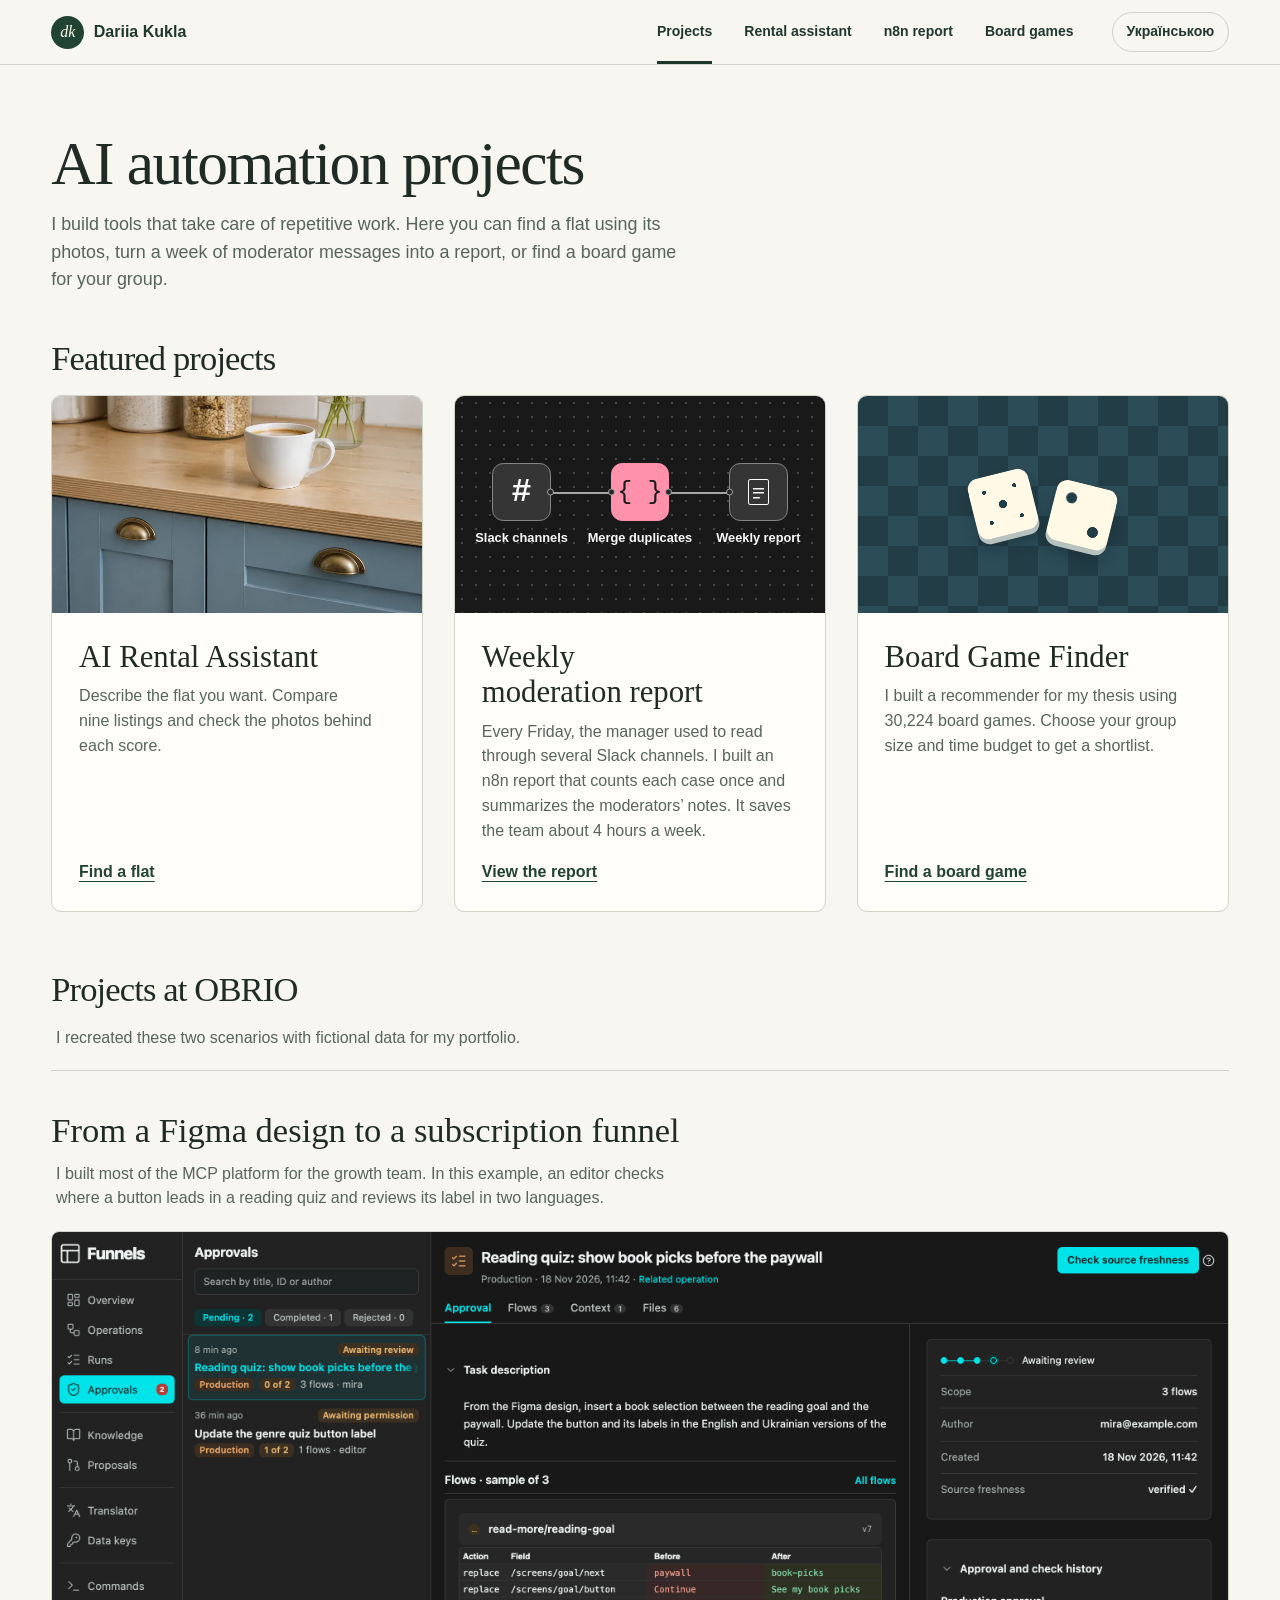
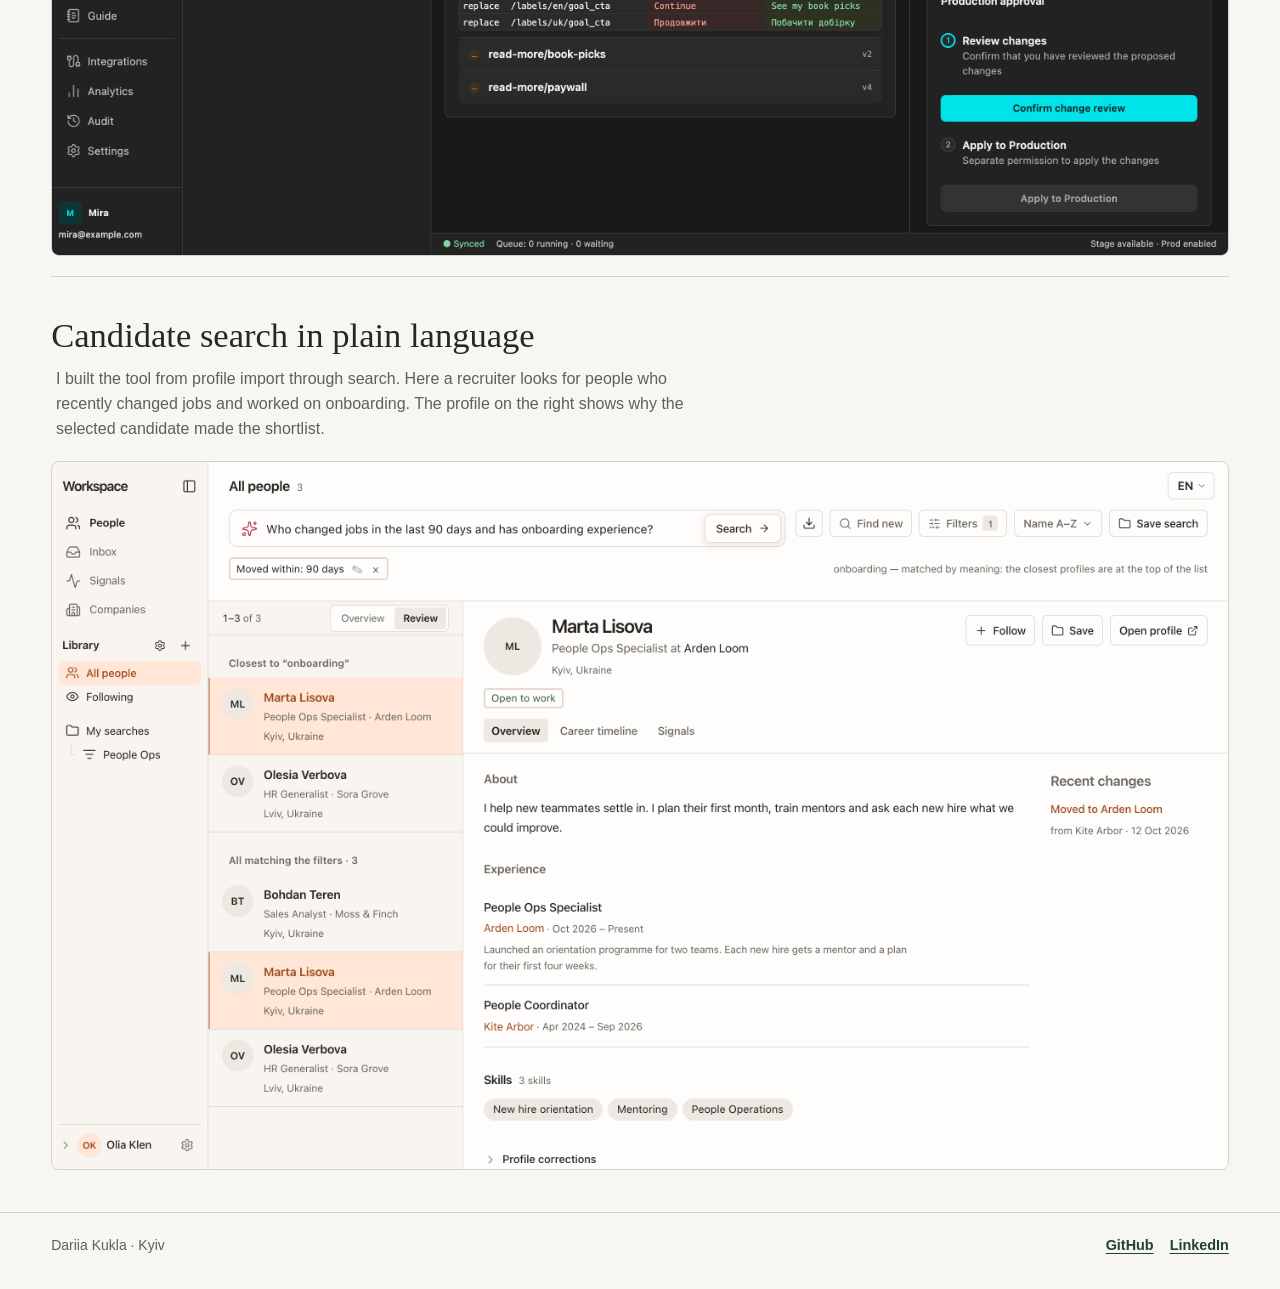
==== index.html @ 356edbba "Use the n8n brand palette for the moderation workflow preview" ====
<!doctype html>
<html lang="en"><head>
  <meta charset="utf-8"><meta name="viewport" content="width=device-width,initial-scale=1">
  <title data-uk="Проєкти · Дарія Кукла">Projects · Dariia Kukla</title>
  <link rel="icon" href="favicon.ico" sizes="16x16 32x32 48x48 64x64" type="image/x-icon">
  <meta name="description" content="Explore Dariia Kukla’s AI automation projects, interactive demos and work at OBRIO." data-uk-description="Проєкти Дарії Кукли з AI-автоматизації, інтерактивні демо й робочі кейси з OBRIO.">
  <link rel="stylesheet" href="demo.css?v=footer2"><link rel="stylesheet" href="projects.css?v=n8n-palette">
</head><body>
<a class="skip" href="#projects" data-uk="До проєктів">Skip to projects</a>
<header class="masthead"><div class="wrap">
  <a class="signature" data-site-link href="index.html"><span class="monogram" aria-hidden="true">dk</span><span data-uk="Дарія Кукла">Dariia Kukla</span></a>
  <nav aria-label="Portfolio navigation">
    <a data-site-link href="index.html" aria-current="page" data-uk="Проєкти">Projects</a>
    <a data-site-link href="rental.html" data-uk="Пошук житла">Rental assistant</a>
    <a data-site-link href="report.html" data-uk="Звіт n8n">n8n report</a>
    <a data-site-link href="boardgames.html" data-uk="Настільні ігри">Board games</a>
  </nav>
  <button id="lang" class="language" type="button" lang="uk">Українською</button>
</div></header>
<main class="wrap">
  <header class="portfolio-intro">
    <h1 data-uk="Проєкти з AI-автоматизації">AI automation projects</h1>
    <p class="intro" data-uk="Я збираю інструменти, які беруть на себе ручну роботу. Тут можна підібрати квартиру за фото, зібрати тижневий звіт із повідомлень модераторів або вибрати настільну гру для компанії.">I build tools that take care of repetitive work. Here you can find a flat using its photos, turn a week of moderator messages into a report, or find a board game for your group.</p>
  </header>
  <section id="projects" aria-labelledby="demo-heading">
    <h2 id="demo-heading" data-uk="Основні проєкти">Featured projects</h2>
    <div class="project-grid">
      <a class="project-card" href="rental.html" data-site-link>
        <div class="card-art rental-art"><img src="assets/rental/c-1.webp" alt="" fetchpriority="high"></div>
        <div class="card-copy"><h3 data-uk="Помічник із пошуку житла">AI Rental Assistant</h3>
          <p data-uk="Опиши квартиру, яку шукаєш. Порівняй дев’ять варіантів й перевір на фото, звідки взялася кожна оцінка.">Describe the flat you want. Compare nine listings and check the photos behind each score.</p>
          <span class="card-action" data-uk="Підібрати квартиру">Find a flat</span>
        </div>
      </a>
      <a class="project-card" href="report.html#demo-title" data-site-link>
        <div class="card-art report-art" aria-hidden="true">
          <div class="report-flow">
            <span class="flow-step"><span class="flow-node flow-channel">#</span><span data-uk="Канали Slack">Slack channels</span></span>
            <span class="flow-step"><span class="flow-node flow-code">{ }</span><span data-uk="Прибрати повтори">Merge duplicates</span></span>
            <span class="flow-step"><span class="flow-node"><span class="flow-page"></span></span><span data-uk="Звіт за тиждень">Weekly report</span></span>
          </div>
        </div>
        <div class="card-copy"><h3 data-uk="Тижневий звіт про модерацію">Weekly moderation report</h3>
          <p data-uk="Раніше менеджер щоп’ятниці перечитував кілька каналів Slack. Я зібрала в n8n звіт, який рахує випадки без повторів і підсумовує коментарі модераторів. Це заощаджує команді близько 4 годин на тиждень.">Every Friday, the manager used to read through several Slack channels. I built an n8n report that counts each case once and summarizes the moderators’ notes. It saves the team about 4 hours a week.</p>
          <span class="card-action" data-uk="Переглянути звіт">View the report</span>
        </div>
      </a>
      <a class="project-card" href="boardgames.html" data-site-link>
        <div class="card-art game-art" aria-hidden="true"><span class="die five"></span><span class="die two"></span></div>
        <div class="card-copy"><h3 data-uk="Підбір настільної гри">Board Game Finder</h3>
          <p data-uk="Для дипломної я побудувала систему рекомендацій на 30 224 настільних іграх. Вкажи, скільки вас і скільки є часу, щоб отримати добірку.">I built a recommender for my thesis using 30,224 board games. Choose your group size and time budget to get a shortlist.</p>
          <span class="card-action" data-uk="Підібрати гру">Find a board game</span>
        </div>
      </a>
    </div>
  </section>
  <section class="casework" aria-labelledby="case-heading">
    <h2 id="case-heading" data-uk="Робочі кейси з OBRIO">Projects at OBRIO</h2>
    <p data-uk="Обидва сценарії я відтворила на вигаданих даних для портфоліо.">I recreated these two scenarios with fictional data for my portfolio.</p>
    <article id="funnels">
      <h3 data-uk="Від макета Figma до воронки підписки">From a Figma design to a subscription funnel</h3>
      <p data-uk="Я зібрала більшу частину MCP-платформи для команди зростання. У цьому прикладі редакторка перевіряє, куди веде кнопка у квізі про читання і як вона підписана двома мовами.">I built most of the MCP platform for the growth team. In this example, an editor checks where a button leads in a reading quiz and reviews its label in two languages.</p>
      <figure>
        <div class="screen-scroll" tabindex="0" role="group" aria-label="Screenshot"><img class="case-screen" src="assets/funnel-review-en.png" data-uk-src="assets/funnel-review-uk.png" alt="Reading quiz review showing the new route to book picks and the button text in two languages." data-uk-alt="Погодження квіза про читання. Видно новий перехід до добірки книжок і текст кнопки двома мовами." width="2840" height="1504" loading="lazy"></div>
        <figcaption class="pan-hint" data-uk="Проведи по зображенню, щоб роздивитися весь екран.">Swipe across the screenshot to see the full screen.</figcaption>
      </figure>
    </article>
    <article id="search">
      <h3 data-uk="Пошук кандидатів звичайною мовою">Candidate search in plain language</h3>
      <p data-uk="Я зібрала інструмент від імпорту профілів до пошуку. На екрані рекрутерка шукає людей, які нещодавно змінили роботу й мають досвід онбордингу. У профілі праворуч вона бачить, чому кандидатка потрапила до добірки.">I built the tool from profile import through search. Here a recruiter looks for people who recently changed jobs and worked on onboarding. The profile on the right shows why the selected candidate made the shortlist.</p>
      <figure>
        <div class="screen-scroll" tabindex="0" role="group" aria-label="Screenshot"><img class="case-screen" src="assets/candidate-search-en.png" data-uk-src="assets/candidate-search-uk.png" alt="Fictional search results with a selected candidate’s onboarding experience and recent job change." data-uk-alt="Список вигаданих кандидатів. Праворуч видно досвід онбордингу та недавній перехід обраної кандидатки." width="2768" height="1664" loading="lazy"></div>
        <figcaption class="pan-hint" data-uk="Проведи по зображенню, щоб роздивитися весь екран.">Swipe across the screenshot to see the full screen.</figcaption>
      </figure>
    </article>
  </section>
</main>
<footer class="footer"><div class="wrap"><p data-uk="Дарія Кукла · Київ">Dariia Kukla · Kyiv</p><div class="profile-links"><a href="https://github.com/perebendya/ai-automation-portfolio">GitHub</a><a href="https://www.linkedin.com/in/dariia-kukla">LinkedIn</a></div></div></footer>
<script src="portfolio.js?v=3"></script>
</body></html>
---- demo.css ----
:root {
  color-scheme: light;
  --paper: #f7f6f1;
  --surface: #fffefa;
  --ink: #202b25;
  --muted: #58645b;
  --line: #cfD3c8;
  --pine: #214334;
  --pine-soft: #e4ece0;
  --focus: #ab501e;
  --serif: Georgia, "Times New Roman", serif;
  --sans: Inter, -apple-system, BlinkMacSystemFont, "Segoe UI", Arial, sans-serif;
  --mono: ui-monospace, "SFMono-Regular", Consolas, monospace;
  font-family: var(--sans);
  color: var(--ink);
  background: var(--paper);
  -webkit-font-smoothing: antialiased;
}
*, *::before, *::after { box-sizing: border-box; }
body { margin: 0; line-height: 1.55; }
h1, h2, h3, p, figure { margin: 0; }
h1, h2, h3 { line-height: 1.15; text-wrap: balance; }
p { text-wrap: pretty; }
h1, h2 { font-family: var(--serif); font-weight: 400; letter-spacing: -.025em; }
h1 { font-size: clamp(2.9rem, 4.8vw, 5rem); line-height: 1.03; }
h2 { font-size: clamp(1.8rem, 2.7vw, 2.45rem); }
a { color: var(--pine); text-decoration-thickness: .075em; text-underline-offset: .2em; }
button, textarea, select { font: inherit; color: inherit; }
button, select, summary { cursor: pointer; }
button { -webkit-appearance: none; }
:focus-visible { outline: 3px solid var(--focus); outline-offset: 3px; }
.wrap { width: min(1248px, calc(100% - clamp(2rem, 8vw, 8rem))); margin-inline: auto; }
.masthead { border-bottom: 1px solid var(--line); }
.masthead .wrap, .masthead nav, .signature { display: flex; align-items: center; }
.masthead .wrap { min-height: 64px; flex-wrap:wrap; gap: clamp(1rem, 3vw, 2.5rem); }
.masthead { color: #20372d; }
.masthead .signature, .masthead nav a { color: inherit; }
.masthead .monogram { background: #214334; }
.masthead nav { align-self:stretch; gap:clamp(.85rem,2.5vw,2rem); margin-inline-start:auto; }
.masthead nav a { display:grid; align-items:center; align-self:stretch; position:relative; }
.masthead nav a[aria-current="page"]::after { content:""; position:absolute; inset:auto 0 0; height:3px; background:currentColor; }
.masthead nav a[aria-current="page"] { font-weight:700; }
.masthead .language { min-width:7.5em; }
.signature { gap: .6rem; font-weight: 650; color: var(--ink); text-decoration: none; }
.monogram { display: inline-grid; place-items: center; flex: none; width: 33px; height: 33px; border-radius: 50%; background: var(--pine); color: #fffced; font: italic 1rem var(--serif); }
.masthead nav a, .language { font-size: .875rem; font-weight: 550; }
.masthead nav a { text-decoration: none; }
.masthead nav a:hover, .signature:hover span:last-child { text-decoration: underline; }
.language { display: inline-flex; align-items: center; justify-content:center; min-height: 40px; padding: 0 .85rem; background: transparent; border: 1px solid var(--line); border-radius: 25px; }
.skip:not(:focus), .sronly { position:absolute; width:1px; height:1px; padding:0; margin:-1px; overflow:hidden; clip-path:inset(50%); white-space:nowrap; }
.skip:focus { position:absolute; top:8px; left:8px; z-index:10; background:var(--surface); padding:.5rem; }
.primary { border: 1px solid var(--pine); border-radius: 7px; background: var(--pine); color: white; font-weight: 650; padding: .7rem 1.1rem; min-height: 46px; }
.primary::after { content: "→"; margin-inline-start:.65em; }
.primary:hover { background: #142f23; }
.muted, small { color: var(--muted); }
small { font-size:.845rem; }
.footer { border-top:1px solid var(--line); padding-block: 1.35rem 2rem; margin-top: 2.6rem; }
.footer .wrap { display:flex; justify-content:space-between; align-items:baseline; gap:1.25rem; }
.footer p { max-width:80ch; font-size:.875rem; color:var(--muted); }
.footer a { flex:none; font-size:.9rem; font-weight:600; }
@media(max-width:820px) {
  .masthead .wrap { display:grid; grid-template-columns:minmax(0, 1fr) auto; grid-template-areas:"identity language" "pages pages"; padding-top:.65rem; row-gap:.25rem; }
  .masthead .signature { grid-area:identity; min-width:0; overflow-wrap:anywhere; }
  .masthead .language { grid-area:language; justify-self:end; min-width:0; }
  .masthead nav { grid-area:pages; display:flex; gap:clamp(.85rem,5vw,1.65rem); flex-wrap:wrap; margin:0; min-height:2.8rem; }
  .masthead nav a { padding:.45rem 0; }
}
@media(max-width:600px) {
  .signature { gap:.4rem; font-size:.9rem; }
  .monogram { width:28px; height:28px; font-size:.875rem; }
  .footer .wrap { flex-direction:column; gap:.7rem; }
}
@media (prefers-reduced-motion: reduce) {
  *, *::before, *::after { scroll-behavior:auto !important; transition:none !important; animation:none !important; }
}
@media (max-width:480px) {
  .masthead nav { gap:.15rem clamp(.4rem,2.3vw,.7rem); }
  .masthead nav a { font-size:.8rem; }
}
---- projects.css ----
.portfolio-intro { padding-block:clamp(2rem,5.2vw,4.8rem) clamp(1.9rem,3.5vw,3rem); }
.portfolio-intro h1 { max-width: 19ch; }
.portfolio-intro .intro { margin-top:1rem; max-width:64ch; color:var(--muted); font-size:clamp(1rem,1.4vw,1.15rem); }
#demo-heading, .casework h2 { margin-bottom:1rem; }
.project-grid { display:grid; grid-template-columns:repeat(3,minmax(0,1fr)); gap:clamp(1rem,2.4vw,2rem); }
.project-card { display:flex; flex-direction:column; overflow:hidden; border:1px solid var(--line); border-radius:10px; color:var(--ink); background:var(--surface); text-decoration:none; }
.project-card:hover { border-color:var(--pine); }
.project-card:hover .card-action { text-decoration-thickness:2px; }
.card-art { height:clamp(10rem,17vw,14.5rem); overflow:hidden; }
.rental-art img { display:block; width:100%; height:100%; object-fit:cover; object-position:50% 55%; }
/* A small view of the moderation workflow, from the Slack channels to the report. */
.report-art {
  display:grid; place-items:center; background-color:#191919;
  background-image:radial-gradient(circle,#464646 .7px,transparent .9px); background-size:14px 14px;
}
.report-flow {
  --node-size:clamp(2.55rem,4.6vw,3.65rem);
  position:relative; display:grid; grid-template-columns:repeat(3,minmax(0,1fr));
  width:min(96%,24rem); color:#fafafa;
}
.report-flow::before {
  content:""; position:absolute; top:calc(var(--node-size) / 2); left:16.67%; right:16.67%;
  border-top:2px solid #a4a4a4;
}
.flow-step {
  position:relative; display:flex; flex-direction:column; align-items:center; gap:.55rem;
  text-align:center; font:550 clamp(.72rem,1vw,.85rem)/1.22 var(--sans);
}
.flow-node {
  position:relative; display:grid; place-items:center; width:var(--node-size); height:var(--node-size);
  border:1.5px solid #868686; border-radius:.7rem; background:#353535;
}
.flow-node::before, .flow-node::after {
  content:""; position:absolute; top:50%; width:7px; height:7px; border:1.5px solid #a4a4a4;
  background:#242424; border-radius:50%; transform:translateY(-50%);
}
.flow-node::before { left:-4px; }
.flow-node::after { right:-4px; }
.flow-step:first-child .flow-node::before, .flow-step:last-child .flow-node::after { display:none; }
.flow-channel { font:650 calc(var(--node-size) * .57)/1 var(--mono); }
.flow-code { background:#ff91ac; color:#191919; border-color:#ff91ac; font:500 calc(var(--node-size) * .43)/1 var(--mono); }
.flow-page {
  width:36%; height:46%; border:1.7px solid currentColor; border-radius:2px;
  background:linear-gradient(currentColor,currentColor) 50% 34% / 60% 1.5px no-repeat,
             linear-gradient(currentColor,currentColor) 50% 54% / 60% 1.5px no-repeat,
             linear-gradient(currentColor,currentColor) 34% 75% / 36% 1.5px no-repeat;
}
.card-copy { flex:1; display:flex; flex-direction:column; align-items:start; padding:clamp(1rem,2.1vw,1.7rem); }
.card-copy h3 { font:400 clamp(1.5rem,2.4vw,2.1rem)/1.15 var(--serif); }
.card-copy p { margin:.55rem 0 1rem; max-width:48ch; color:var(--muted); }
.card-action { margin-top:auto; text-decoration:underline; text-underline-offset:.22em; font-weight:650; color:var(--pine); }
.casework { margin-top:clamp(2rem,4.5vw,4rem); }
.casework article { border-top:1px solid var(--line); padding-block:clamp(1.4rem,3vw,2.5rem) 0; }
.casework article h3 { font:400 clamp(1.45rem,2.7vw,2.2rem)/1.2 var(--serif); margin-bottom:.65rem; }
.casework p { max-width:73ch; padding:0 .3rem 1.25rem; color:var(--muted); }
.profile-links { display:flex; column-gap:1rem; }
@media(max-width:760px) {
  .project-grid { grid-template-columns:1fr; }
}


.game-art {
  display:flex; align-items:center; justify-content:center; gap:1.05rem;
  background-color:#233d47;
  background-image:conic-gradient(#2c4c58 25%,transparent 0 50%,#2c4c58 0 75%,transparent 0);
  background-size:3.75rem 3.75rem;
}
.die {
  --pip:radial-gradient(circle,#233d47 0 9%,transparent 10%);
  width:3.9rem; height:3.9rem; border-radius:.7rem; background-color:#fff9e6;
  box-shadow:0 .32rem 0 #b7c2bf,0 .65rem .8rem #11232960;
}
.die.five { transform:rotate(-14deg); background-image:var(--pip),var(--pip),var(--pip),var(--pip),var(--pip);
  background-position:center,top left,top right,bottom left,bottom right; background-size:100% 100%,50% 50%,50% 50%,50% 50%,50% 50%; background-repeat:no-repeat; }
.die.two { transform:translateY(.7rem) rotate(14deg); background-image:radial-gradient(circle at 27% 27%,#233d47 0 8%,transparent 9%),radial-gradient(circle at 73% 73%,#233d47 0 8%,transparent 9%); }

.casework .case-screen {
  display:block;
  width:100%;
  height:auto;
  margin:0 0 1.25rem;
  border:1px solid var(--line);
  border-radius:8px;
}
.screen-scroll { border-radius:8px; }
.pan-hint { display:none; }
@media(max-width:640px) {
  .screen-scroll { overflow-x:auto; border:1px solid var(--line); }
  .screen-scroll:focus-visible { outline-offset:2px; }
  .casework .case-screen { width:66rem; max-width:none; margin:0; border:0; border-radius:0; }
  .pan-hint { display:block; color:var(--muted); margin:.4rem 0 1rem; font-size:.83rem; }
}
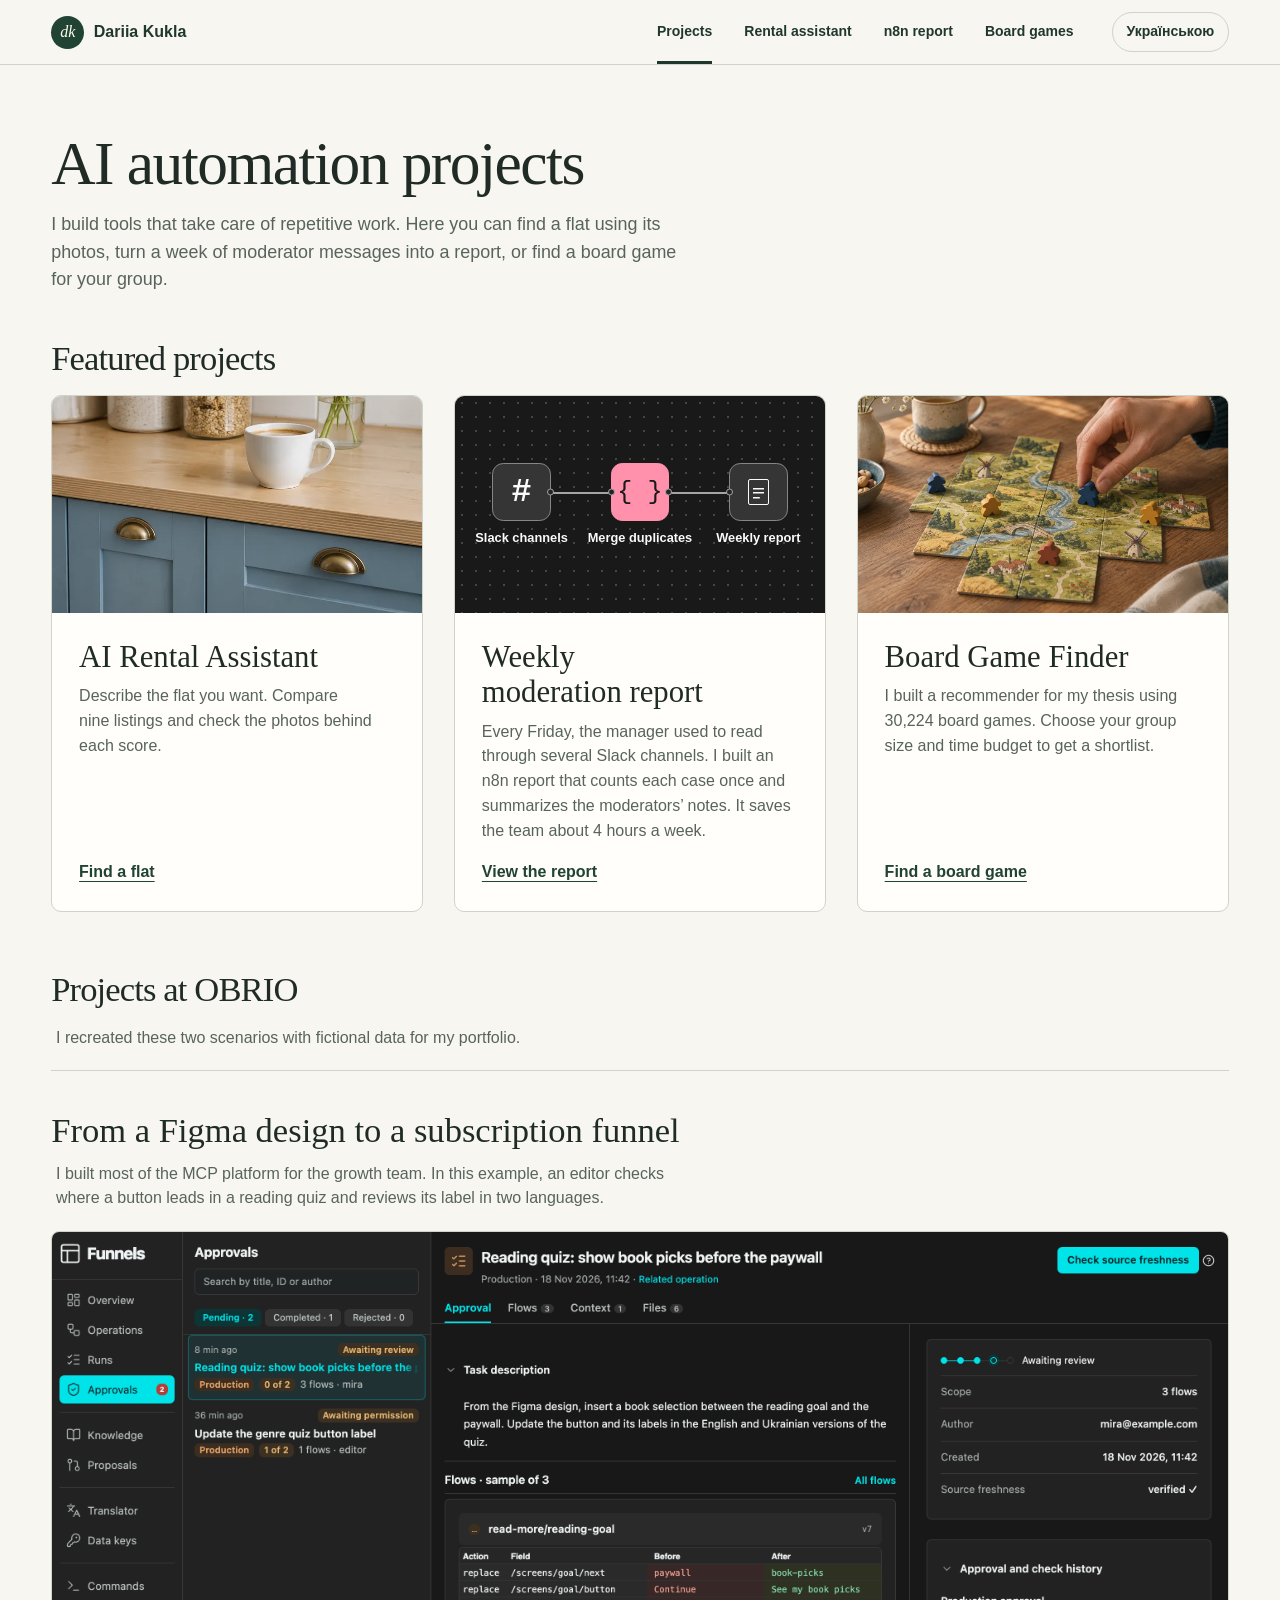
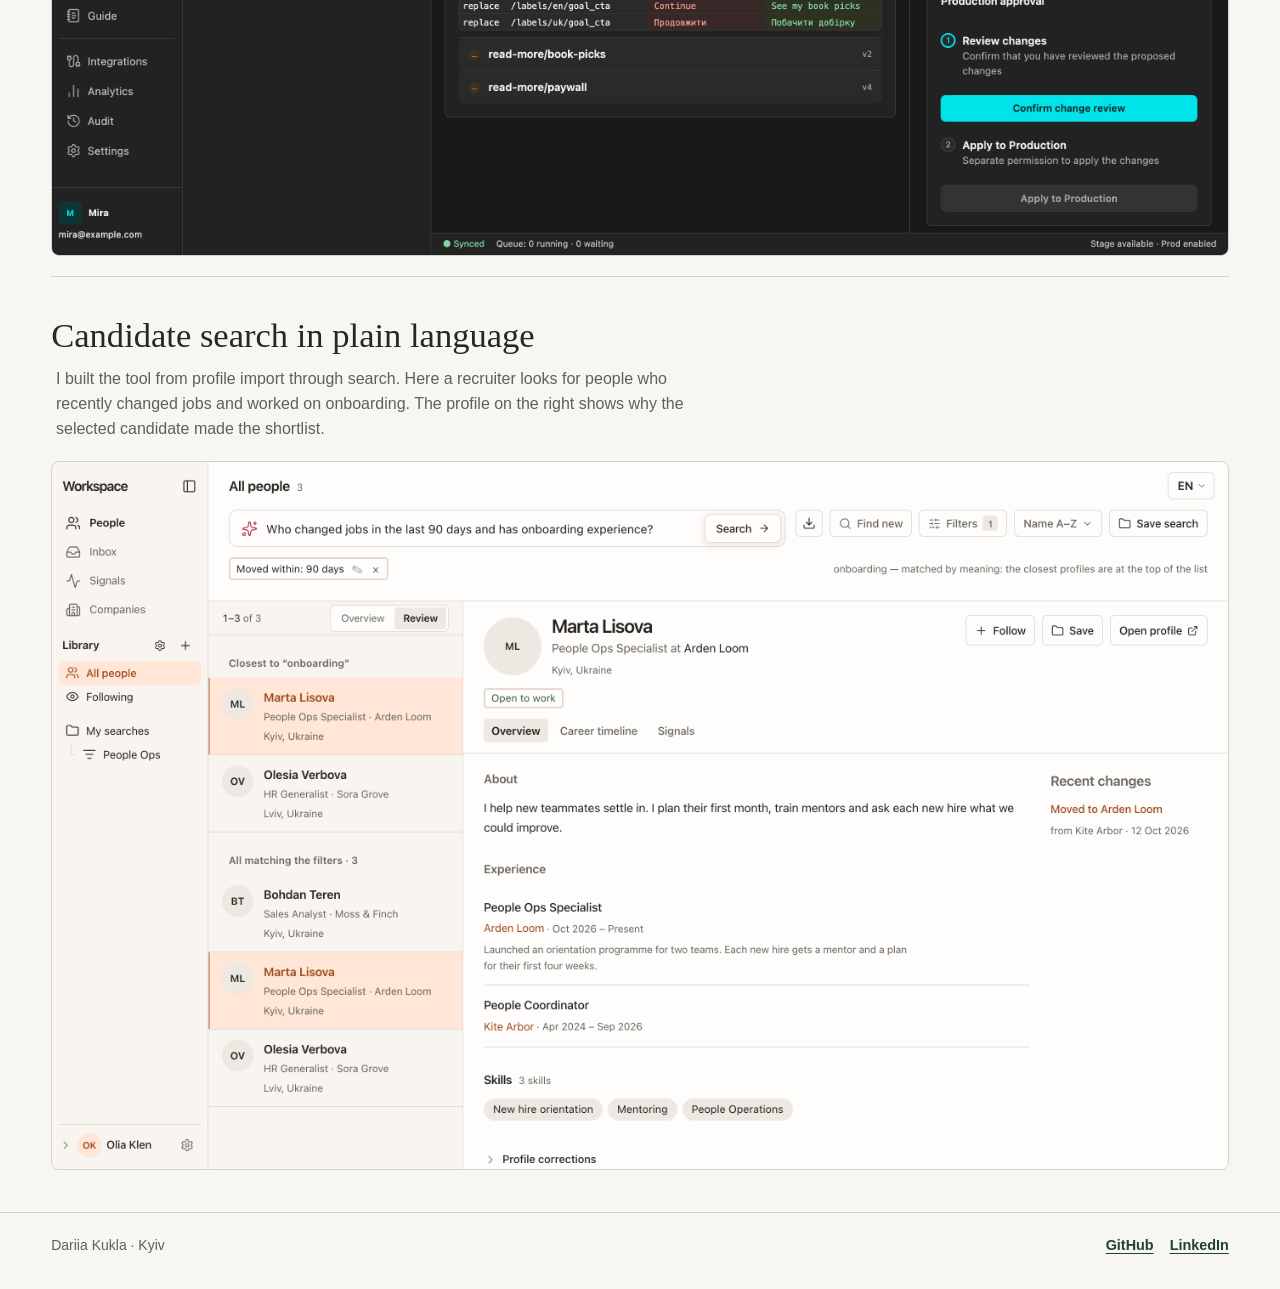
==== commit 69219b8a: "Feature the board game table photograph on the portfolio home page" ====
--- a/index.html
+++ b/index.html
@@ -4,7 +4,7 @@
   <title data-uk="Проєкти · Дарія Кукла">Projects · Dariia Kukla</title>
   <link rel="icon" href="favicon.ico" sizes="16x16 32x32 48x48 64x64" type="image/x-icon">
   <meta name="description" content="Explore Dariia Kukla’s AI automation projects, interactive demos and work at OBRIO." data-uk-description="Проєкти Дарії Кукли з AI-автоматизації, інтерактивні демо й робочі кейси з OBRIO.">
-  <link rel="stylesheet" href="demo.css?v=footer2"><link rel="stylesheet" href="projects.css?v=n8n-palette">
+  <link rel="stylesheet" href="demo.css?v=footer2"><link rel="stylesheet" href="projects.css?v=game-cover">
 </head><body>
 <a class="skip" href="#projects" data-uk="До проєктів">Skip to projects</a>
 <header class="masthead"><div class="wrap">
@@ -46,7 +46,7 @@
         </div>
       </a>
       <a class="project-card" href="boardgames.html" data-site-link>
-        <div class="card-art game-art" aria-hidden="true"><span class="die five"></span><span class="die two"></span></div>
+        <div class="card-art game-art"><img src="assets/game-night.webp" alt="" width="1200" height="800"></div>
         <div class="card-copy"><h3 data-uk="Підбір настільної гри">Board Game Finder</h3>
           <p data-uk="Для дипломної я побудувала систему рекомендацій на 30 224 настільних іграх. Вкажи, скільки вас і скільки є часу, щоб отримати добірку.">I built a recommender for my thesis using 30,224 board games. Choose your group size and time budget to get a shortlist.</p>
           <span class="card-action" data-uk="Підібрати гру">Find a board game</span>
--- a/projects.css
+++ b/projects.css
@@ -7,7 +7,8 @@
 .project-card:hover { border-color:var(--pine); }
 .project-card:hover .card-action { text-decoration-thickness:2px; }
 .card-art { height:clamp(10rem,17vw,14.5rem); overflow:hidden; }
-.rental-art img { display:block; width:100%; height:100%; object-fit:cover; object-position:50% 55%; }
+.card-art > img { display:block; width:100%; height:100%; object-fit:cover; object-position:50% 55%; }
+.game-art > img { object-position:60% 48%; }
 /* A small view of the moderation workflow, from the Slack channels to the report. */
 .report-art {
   display:grid; place-items:center; background-color:#191919;
@@ -58,22 +59,6 @@
   .project-grid { grid-template-columns:1fr; }
 }
 
-
-.game-art {
-  display:flex; align-items:center; justify-content:center; gap:1.05rem;
-  background-color:#233d47;
-  background-image:conic-gradient(#2c4c58 25%,transparent 0 50%,#2c4c58 0 75%,transparent 0);
-  background-size:3.75rem 3.75rem;
-}
-.die {
-  --pip:radial-gradient(circle,#233d47 0 9%,transparent 10%);
-  width:3.9rem; height:3.9rem; border-radius:.7rem; background-color:#fff9e6;
-  box-shadow:0 .32rem 0 #b7c2bf,0 .65rem .8rem #11232960;
-}
-.die.five { transform:rotate(-14deg); background-image:var(--pip),var(--pip),var(--pip),var(--pip),var(--pip);
-  background-position:center,top left,top right,bottom left,bottom right; background-size:100% 100%,50% 50%,50% 50%,50% 50%,50% 50%; background-repeat:no-repeat; }
-.die.two { transform:translateY(.7rem) rotate(14deg); background-image:radial-gradient(circle at 27% 27%,#233d47 0 8%,transparent 9%),radial-gradient(circle at 73% 73%,#233d47 0 8%,transparent 9%); }
-
 .casework .case-screen {
   display:block;
   width:100%;
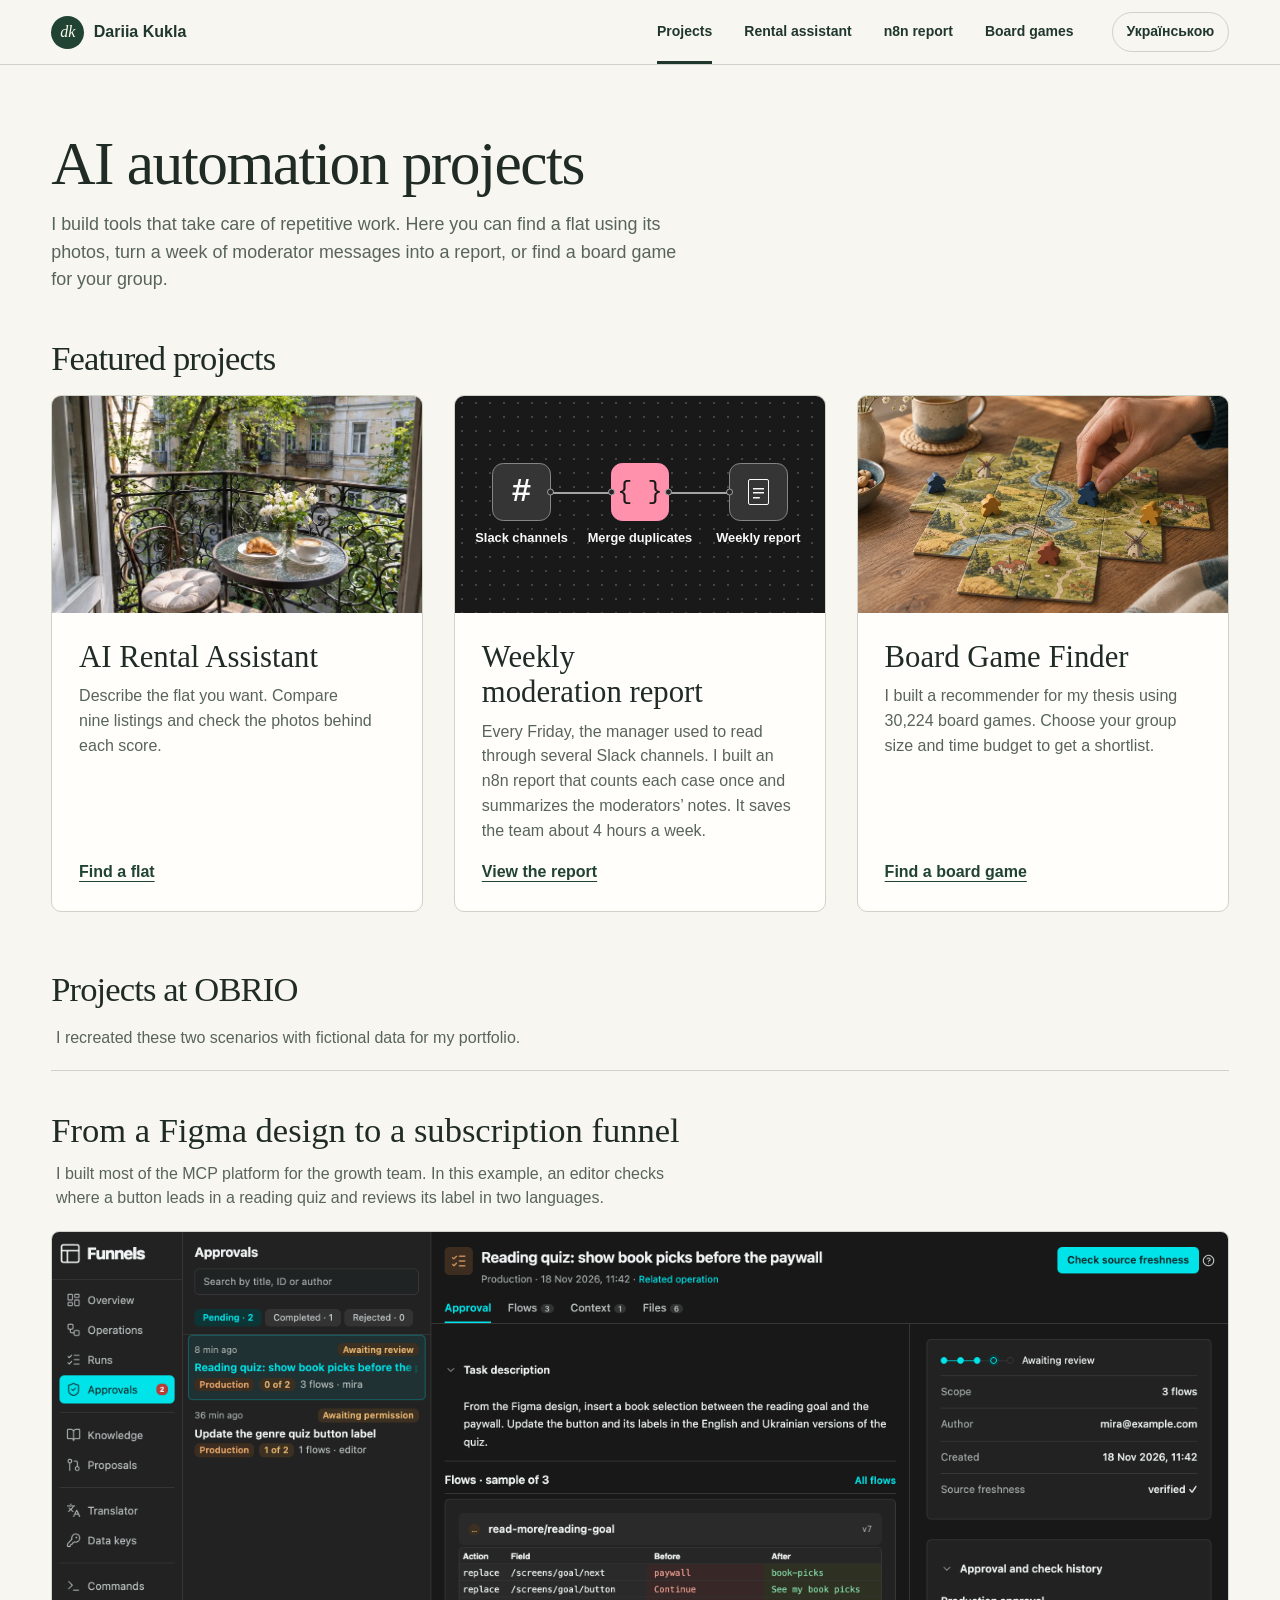
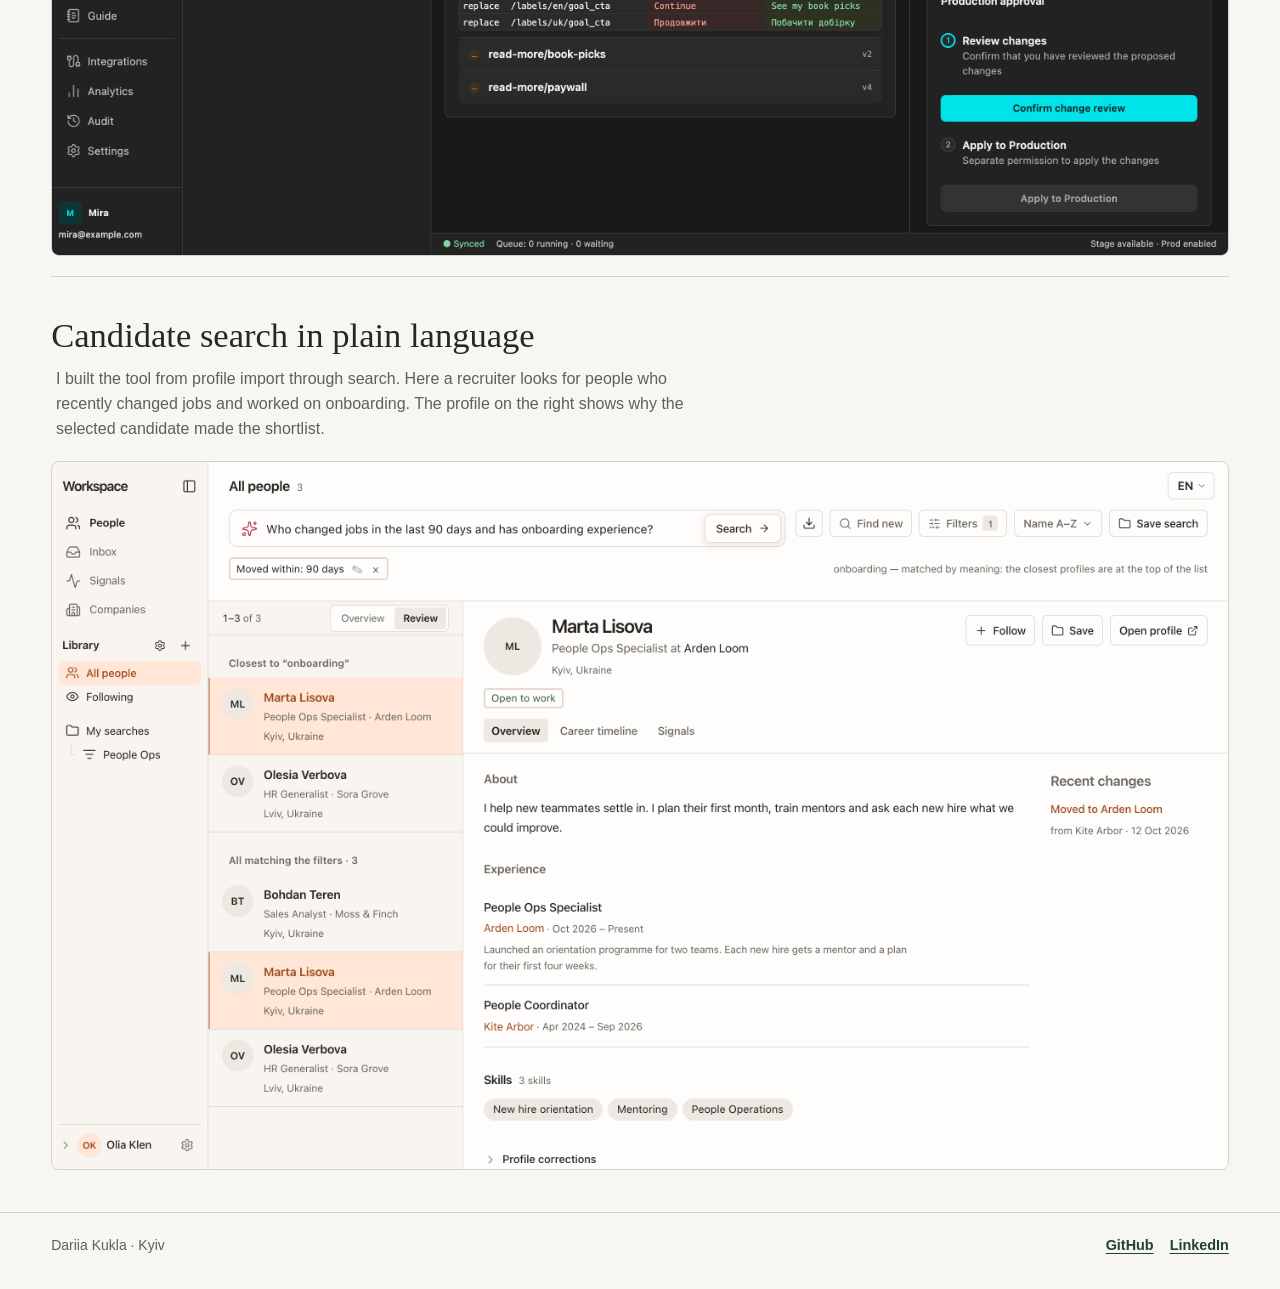
==== commit 54e3a82e: "Feature the leafy breakfast balcony on the rental project card" ====
--- a/index.html
+++ b/index.html
@@ -4,7 +4,7 @@
   <title data-uk="Проєкти · Дарія Кукла">Projects · Dariia Kukla</title>
   <link rel="icon" href="favicon.ico" sizes="16x16 32x32 48x48 64x64" type="image/x-icon">
   <meta name="description" content="Explore Dariia Kukla’s AI automation projects, interactive demos and work at OBRIO." data-uk-description="Проєкти Дарії Кукли з AI-автоматизації, інтерактивні демо й робочі кейси з OBRIO.">
-  <link rel="stylesheet" href="demo.css?v=footer2"><link rel="stylesheet" href="projects.css?v=game-cover">
+  <link rel="stylesheet" href="demo.css?v=footer2"><link rel="stylesheet" href="projects.css?v=balcony-cover">
 </head><body>
 <a class="skip" href="#projects" data-uk="До проєктів">Skip to projects</a>
 <header class="masthead"><div class="wrap">
@@ -26,7 +26,7 @@
     <h2 id="demo-heading" data-uk="Основні проєкти">Featured projects</h2>
     <div class="project-grid">
       <a class="project-card" href="rental.html" data-site-link>
-        <div class="card-art rental-art"><img src="assets/rental/c-1.webp" alt="" fetchpriority="high"></div>
+        <div class="card-art rental-art"><img src="assets/rental/i-4.webp" alt="" width="760" height="504" fetchpriority="high"></div>
         <div class="card-copy"><h3 data-uk="Помічник із пошуку житла">AI Rental Assistant</h3>
           <p data-uk="Опиши квартиру, яку шукаєш. Порівняй дев’ять варіантів й перевір на фото, звідки взялася кожна оцінка.">Describe the flat you want. Compare nine listings and check the photos behind each score.</p>
           <span class="card-action" data-uk="Підібрати квартиру">Find a flat</span>
--- a/projects.css
+++ b/projects.css
@@ -8,6 +8,7 @@
 .project-card:hover .card-action { text-decoration-thickness:2px; }
 .card-art { height:clamp(10rem,17vw,14.5rem); overflow:hidden; }
 .card-art > img { display:block; width:100%; height:100%; object-fit:cover; object-position:50% 55%; }
+.rental-art > img { object-position:50% 72%; }
 .game-art > img { object-position:60% 48%; }
 /* A small view of the moderation workflow, from the Slack channels to the report. */
 .report-art {
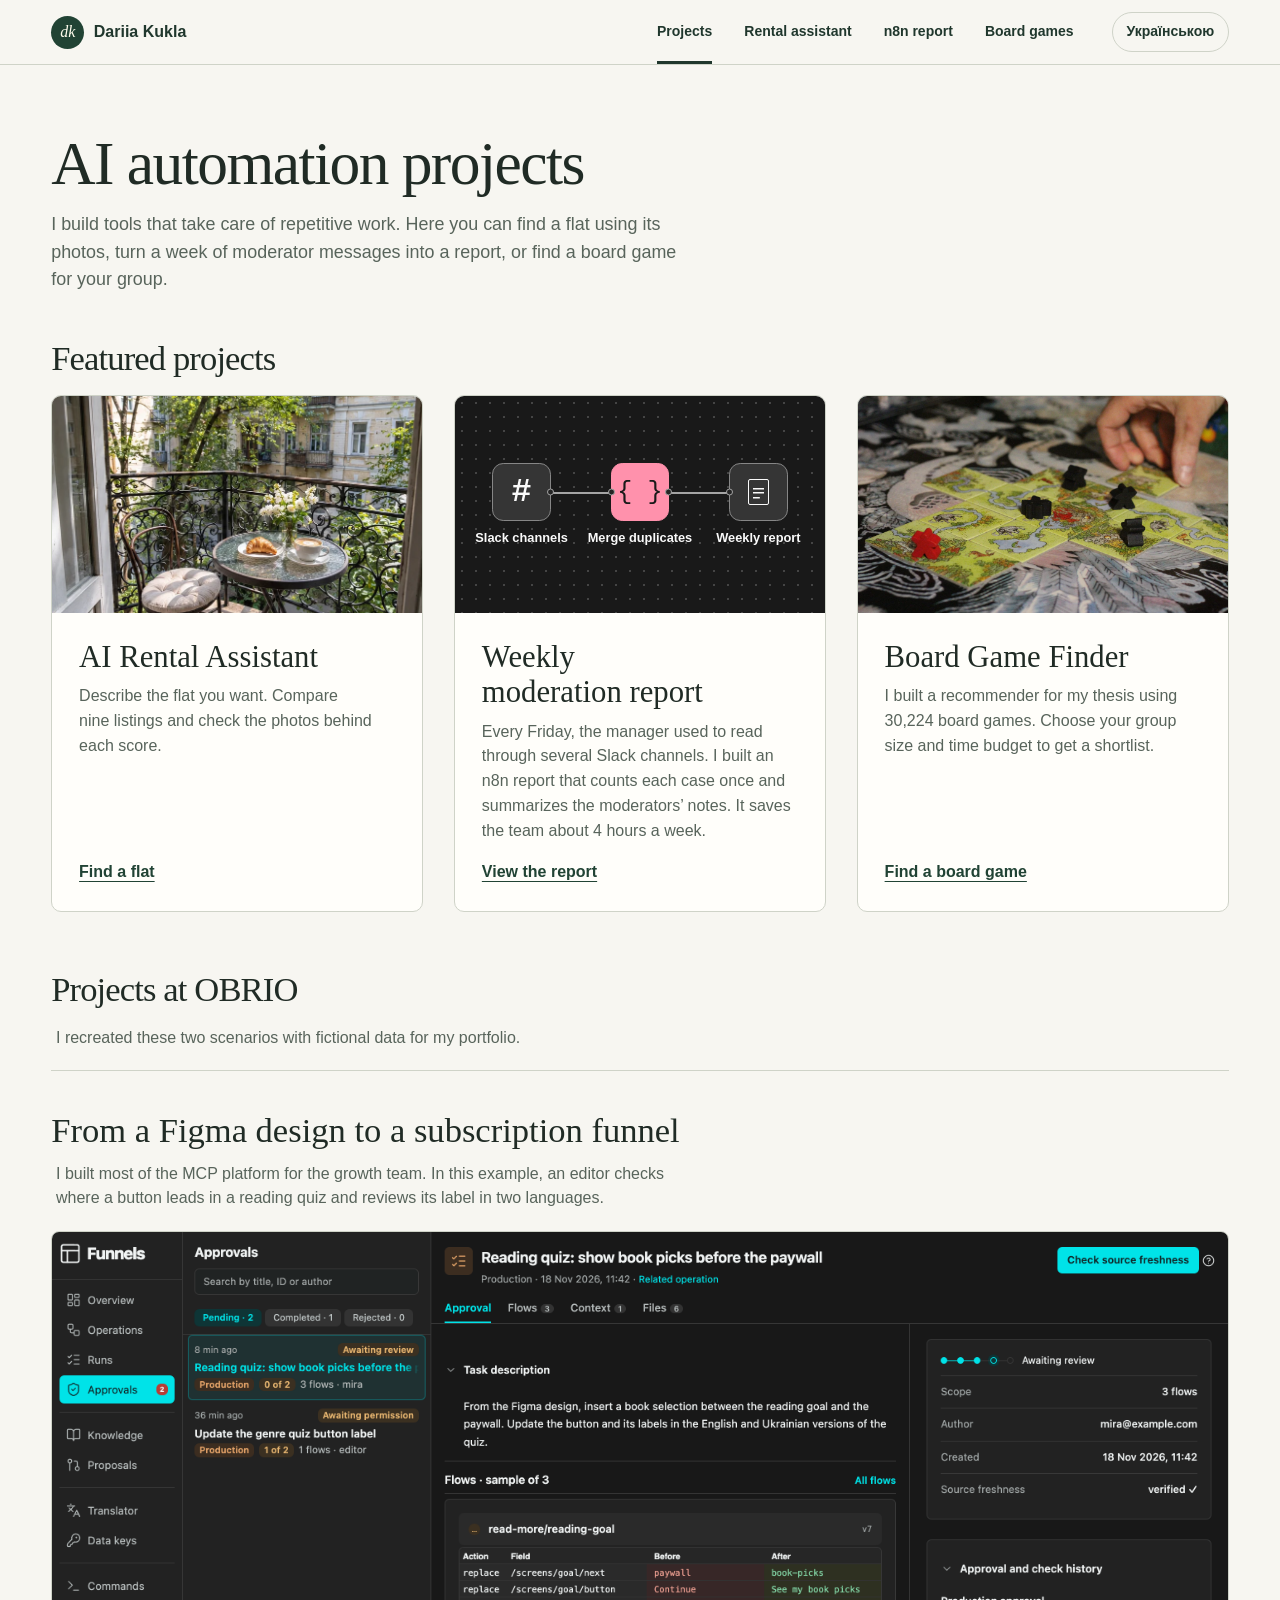
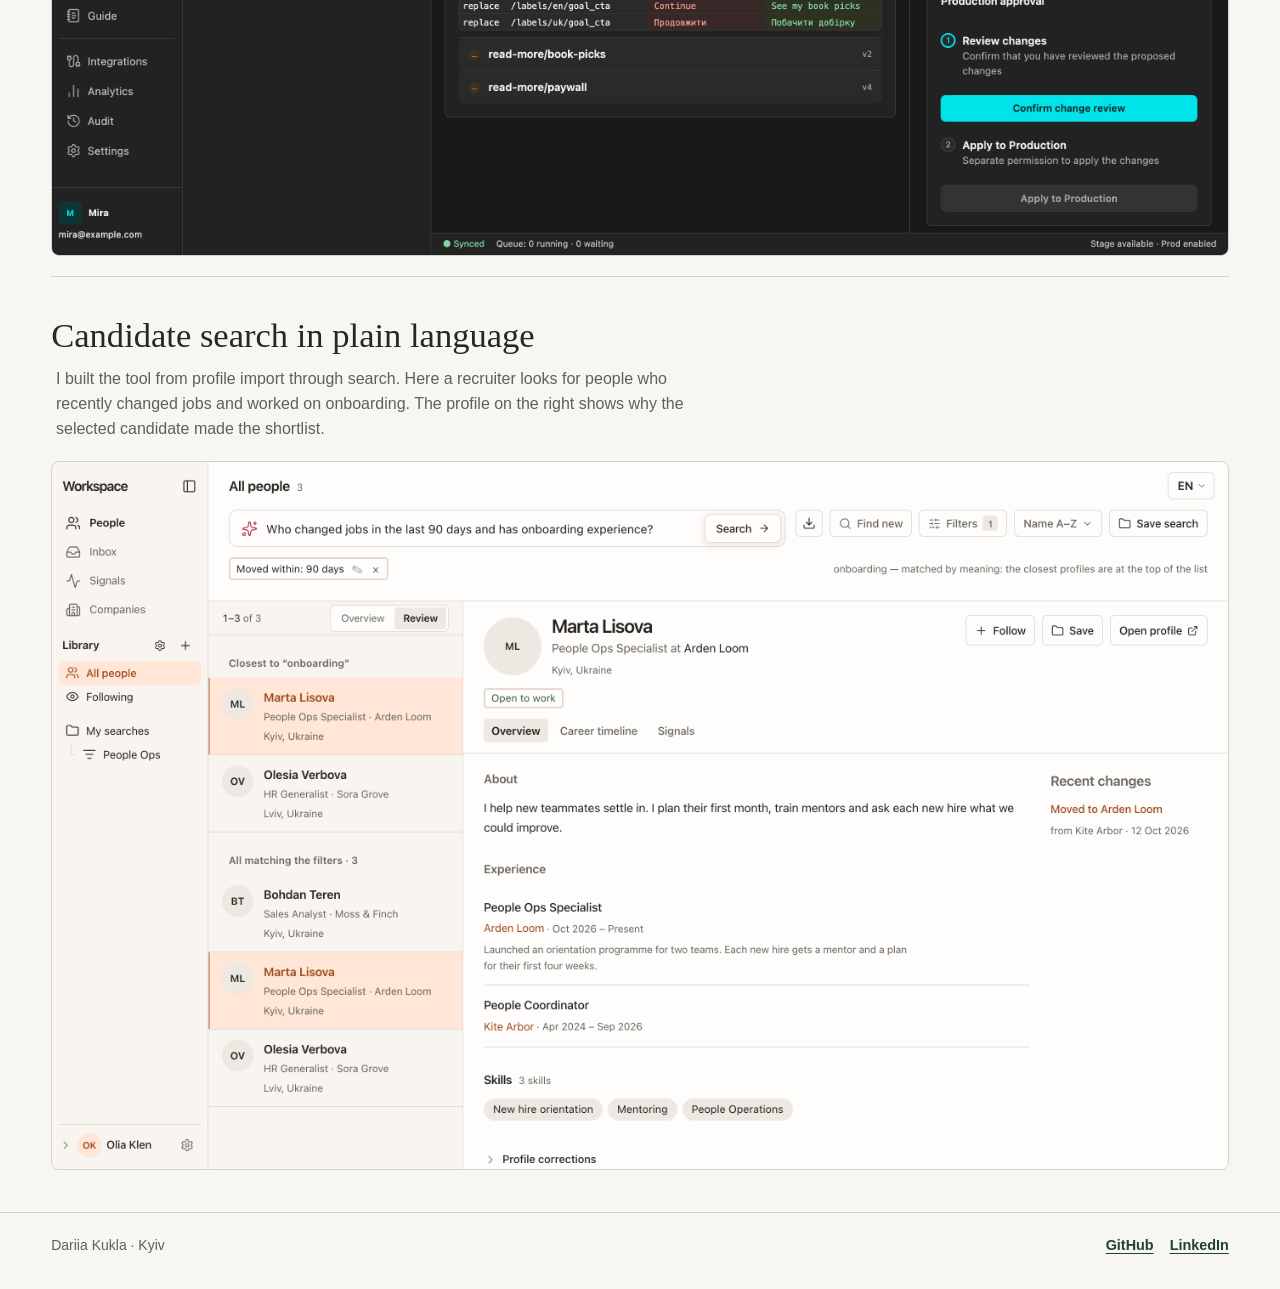
==== commit 593ab5ae: "Use Daniel Tuttle’s photograph of Carcassonne in play for the board game finder" ====
--- a/index.html
+++ b/index.html
@@ -46,7 +46,7 @@
         </div>
       </a>
       <a class="project-card" href="boardgames.html" data-site-link>
-        <div class="card-art game-art"><img src="assets/game-night.webp" alt="" width="1200" height="800"></div>
+        <div class="card-art game-art"><img src="assets/game-night.webp?v=carcassonne" alt="" width="1200" height="800"></div>
         <div class="card-copy"><h3 data-uk="Підбір настільної гри">Board Game Finder</h3>
           <p data-uk="Для дипломної я побудувала систему рекомендацій на 30 224 настільних іграх. Вкажи, скільки вас і скільки є часу, щоб отримати добірку.">I built a recommender for my thesis using 30,224 board games. Choose your group size and time budget to get a shortlist.</p>
           <span class="card-action" data-uk="Підібрати гру">Find a board game</span>
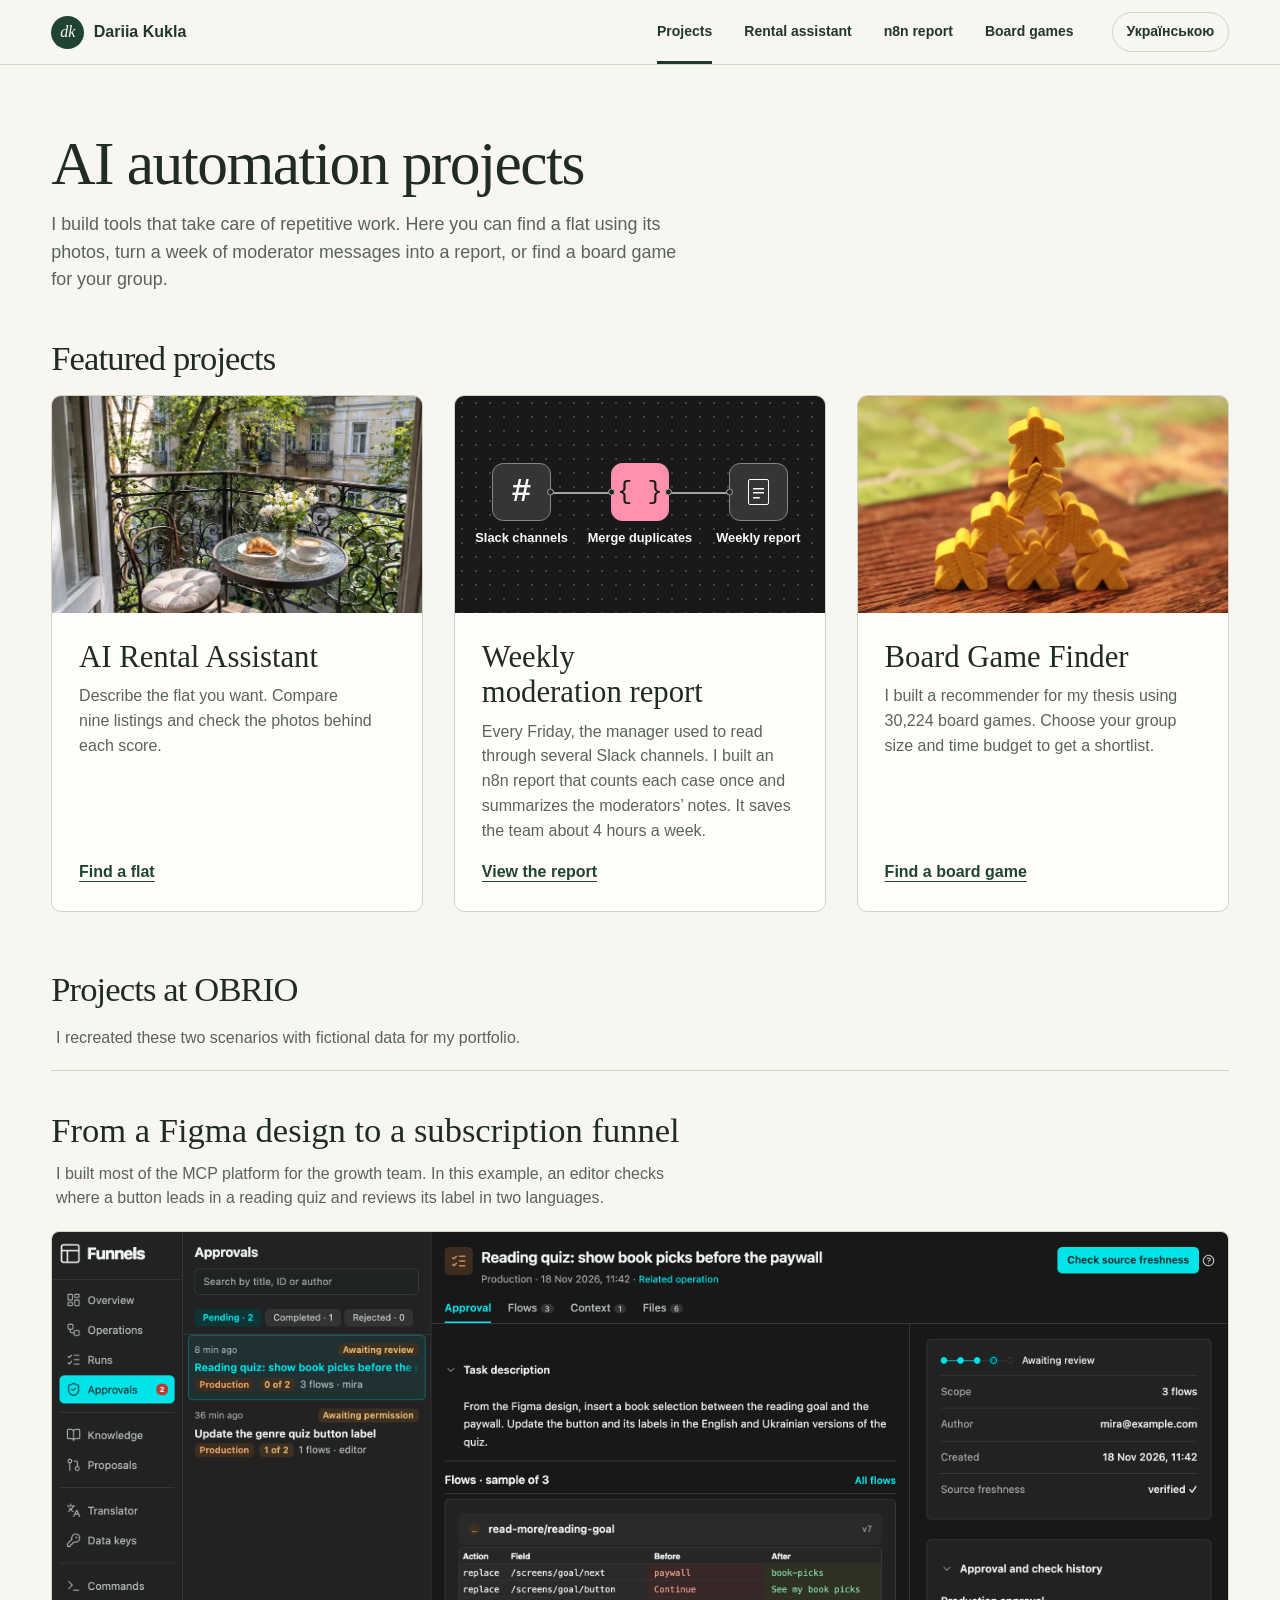
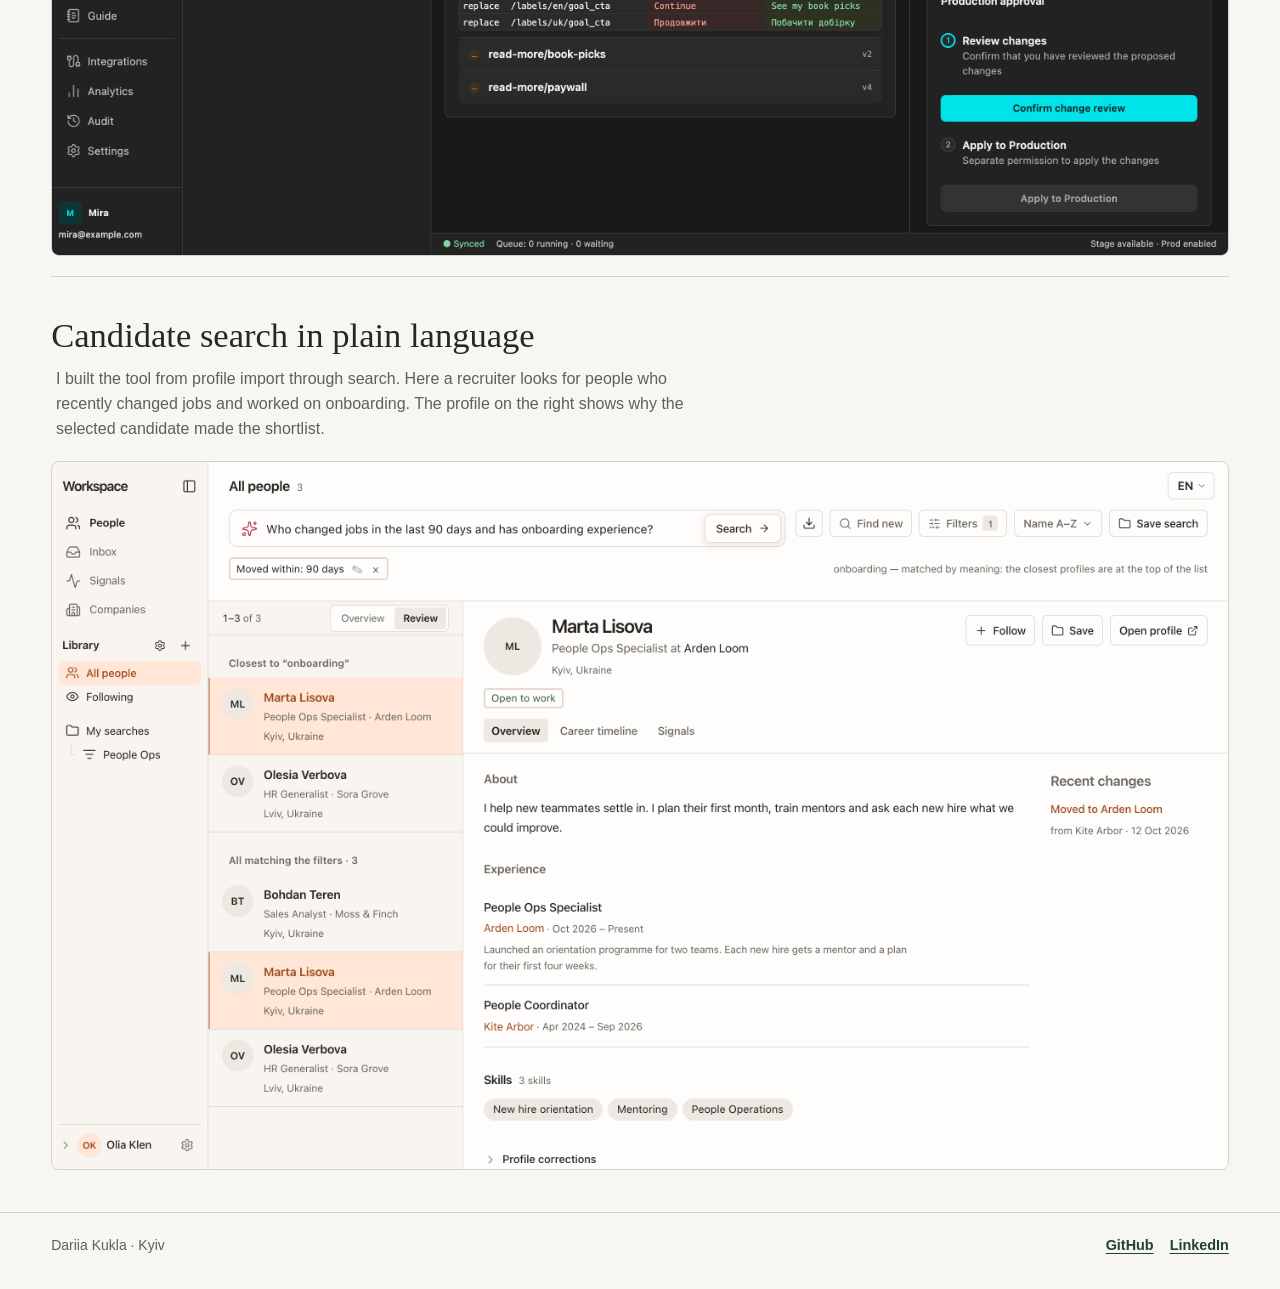
==== commit 818ae6bd: "Feature Carcassonne meeples on a wooden table with photographer credit" ====
--- a/index.html
+++ b/index.html
@@ -4,7 +4,7 @@
   <title data-uk="Проєкти · Дарія Кукла">Projects · Dariia Kukla</title>
   <link rel="icon" href="favicon.ico" sizes="16x16 32x32 48x48 64x64" type="image/x-icon">
   <meta name="description" content="Explore Dariia Kukla’s AI automation projects, interactive demos and work at OBRIO." data-uk-description="Проєкти Дарії Кукли з AI-автоматизації, інтерактивні демо й робочі кейси з OBRIO.">
-  <link rel="stylesheet" href="demo.css?v=footer2"><link rel="stylesheet" href="projects.css?v=balcony-cover">
+  <link rel="stylesheet" href="demo.css?v=footer2"><link rel="stylesheet" href="projects.css?v=meeple-pyramid">
 </head><body>
 <a class="skip" href="#projects" data-uk="До проєктів">Skip to projects</a>
 <header class="masthead"><div class="wrap">
@@ -46,7 +46,7 @@
         </div>
       </a>
       <a class="project-card" href="boardgames.html" data-site-link>
-        <div class="card-art game-art"><img src="assets/game-night.webp?v=carcassonne" alt="" width="1200" height="800"></div>
+        <div class="card-art game-art"><img src="assets/game-night.webp?v=meeple-pyramid" alt="" width="1023" height="682"></div>
         <div class="card-copy"><h3 data-uk="Підбір настільної гри">Board Game Finder</h3>
           <p data-uk="Для дипломної я побудувала систему рекомендацій на 30 224 настільних іграх. Вкажи, скільки вас і скільки є часу, щоб отримати добірку.">I built a recommender for my thesis using 30,224 board games. Choose your group size and time budget to get a shortlist.</p>
           <span class="card-action" data-uk="Підібрати гру">Find a board game</span>
--- a/projects.css
+++ b/projects.css
@@ -9,7 +9,6 @@
 .card-art { height:clamp(10rem,17vw,14.5rem); overflow:hidden; }
 .card-art > img { display:block; width:100%; height:100%; object-fit:cover; object-position:50% 55%; }
 .rental-art > img { object-position:50% 72%; }
-.game-art > img { object-position:60% 48%; }
 /* A small view of the moderation workflow, from the Slack channels to the report. */
 .report-art {
   display:grid; place-items:center; background-color:#191919;
@@ -58,6 +57,7 @@
 .profile-links { display:flex; column-gap:1rem; }
 @media(max-width:760px) {
   .project-grid { grid-template-columns:1fr; }
+  .game-art { height:auto; aspect-ratio:1.8; }
 }
 
 .casework .case-screen {
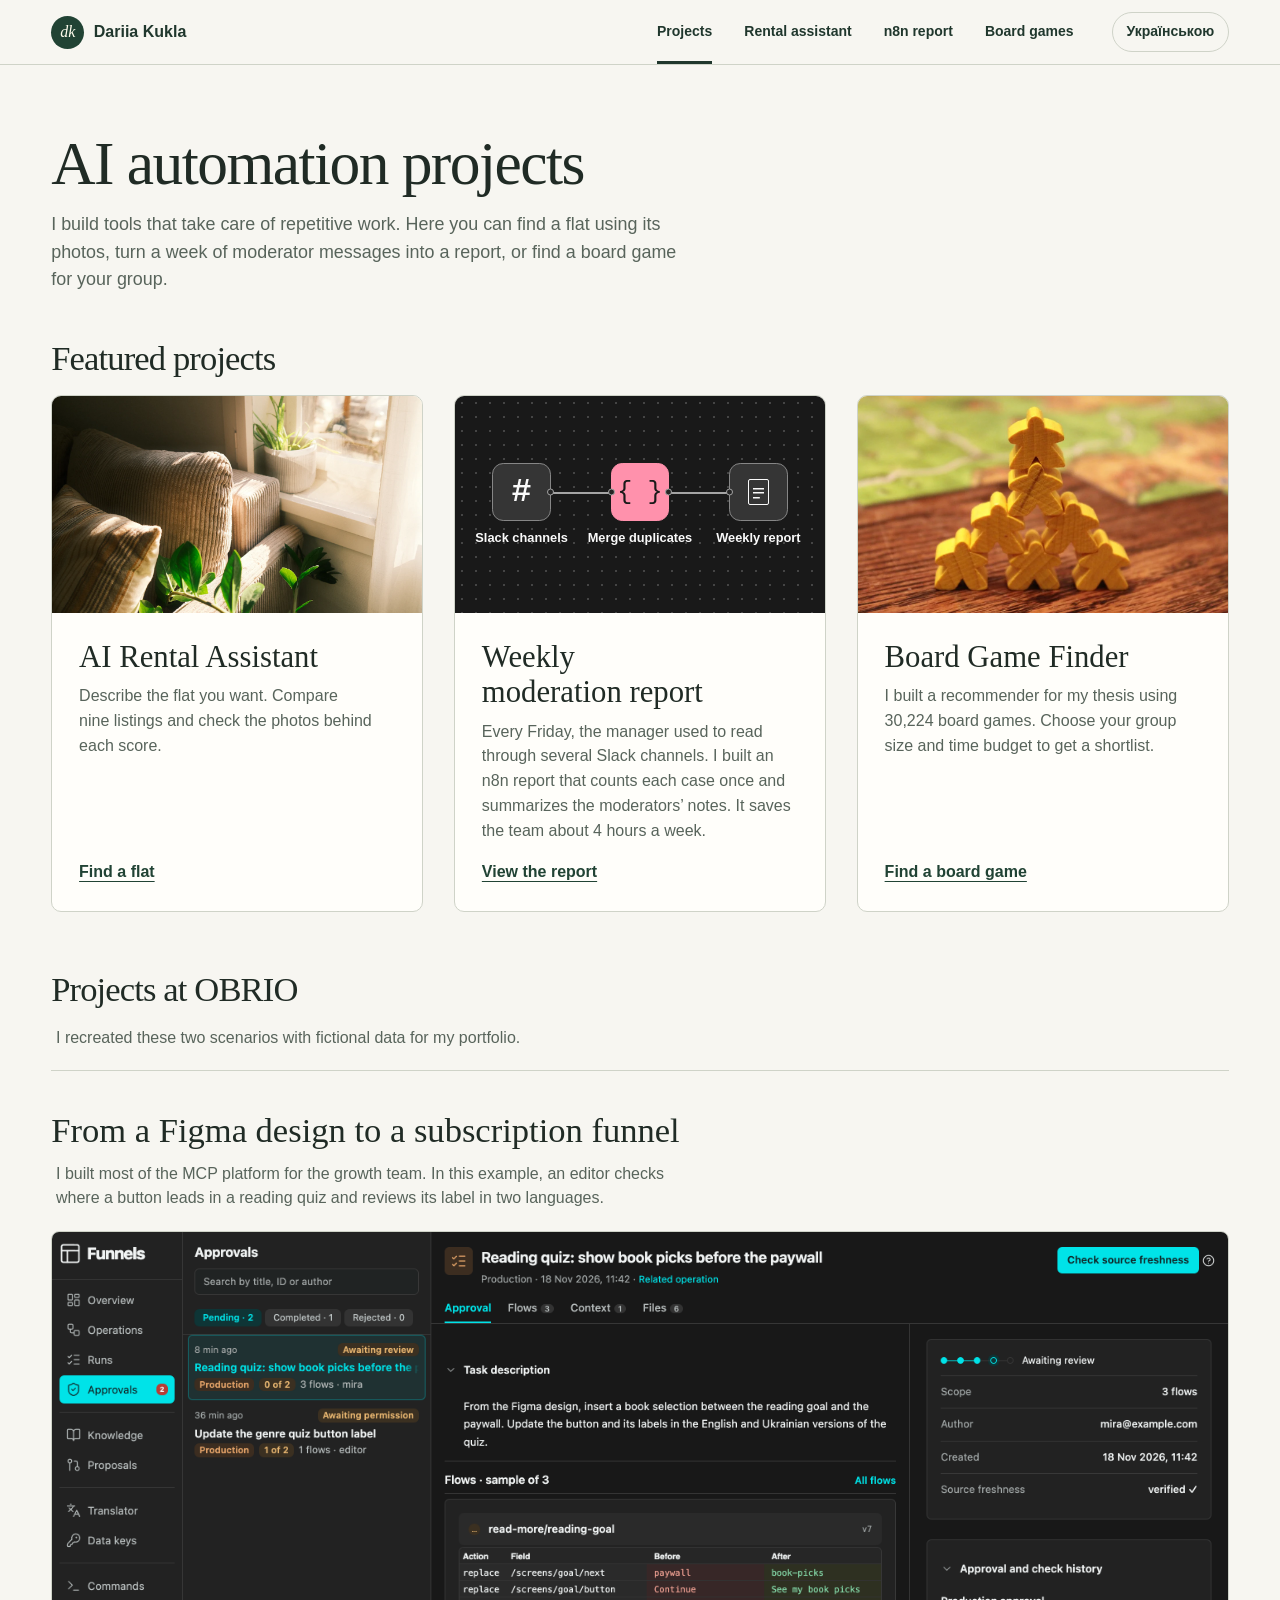
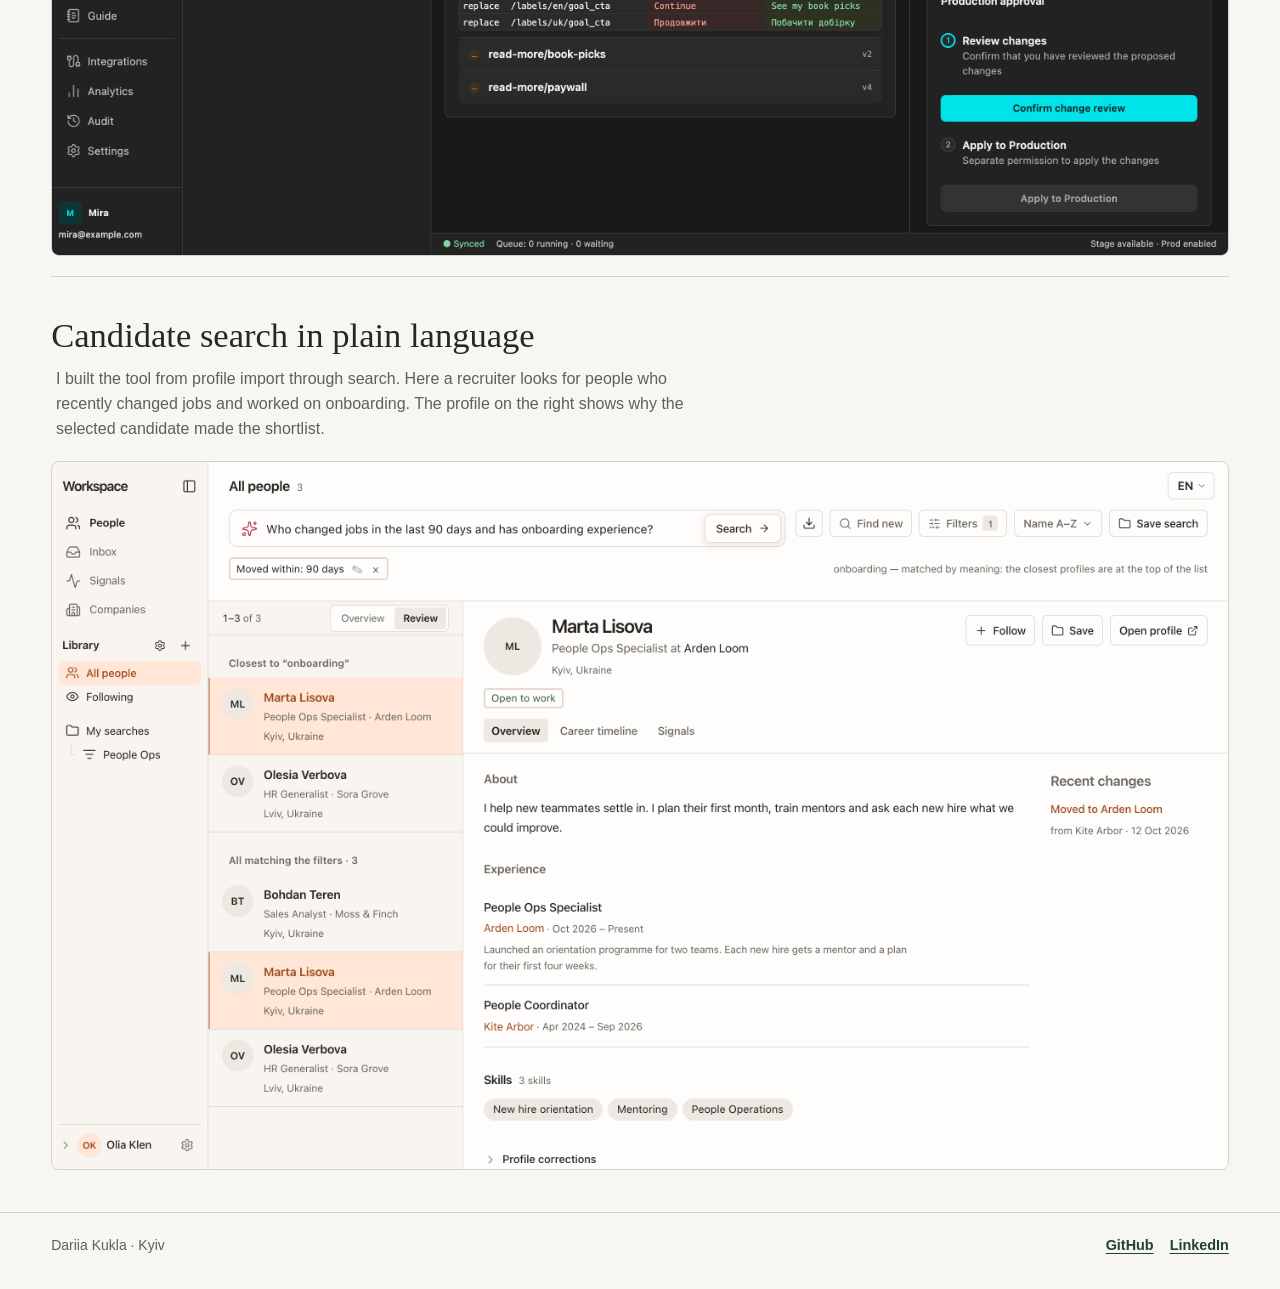
==== commit bc1cc152: "Feature Benaja Germann’s sunlit living room and match the game finder to its wooden meeples" ====
--- a/index.html
+++ b/index.html
@@ -26,7 +26,7 @@
     <h2 id="demo-heading" data-uk="Основні проєкти">Featured projects</h2>
     <div class="project-grid">
       <a class="project-card" href="rental.html" data-site-link>
-        <div class="card-art rental-art"><img src="assets/rental/i-4.webp" alt="" width="760" height="504" fetchpriority="high"></div>
+        <div class="card-art rental-art"><img src="assets/rental-living-room.webp" alt="" width="1280" height="850" fetchpriority="high"></div>
         <div class="card-copy"><h3 data-uk="Помічник із пошуку житла">AI Rental Assistant</h3>
           <p data-uk="Опиши квартиру, яку шукаєш. Порівняй дев’ять варіантів й перевір на фото, звідки взялася кожна оцінка.">Describe the flat you want. Compare nine listings and check the photos behind each score.</p>
           <span class="card-action" data-uk="Підібрати квартиру">Find a flat</span>
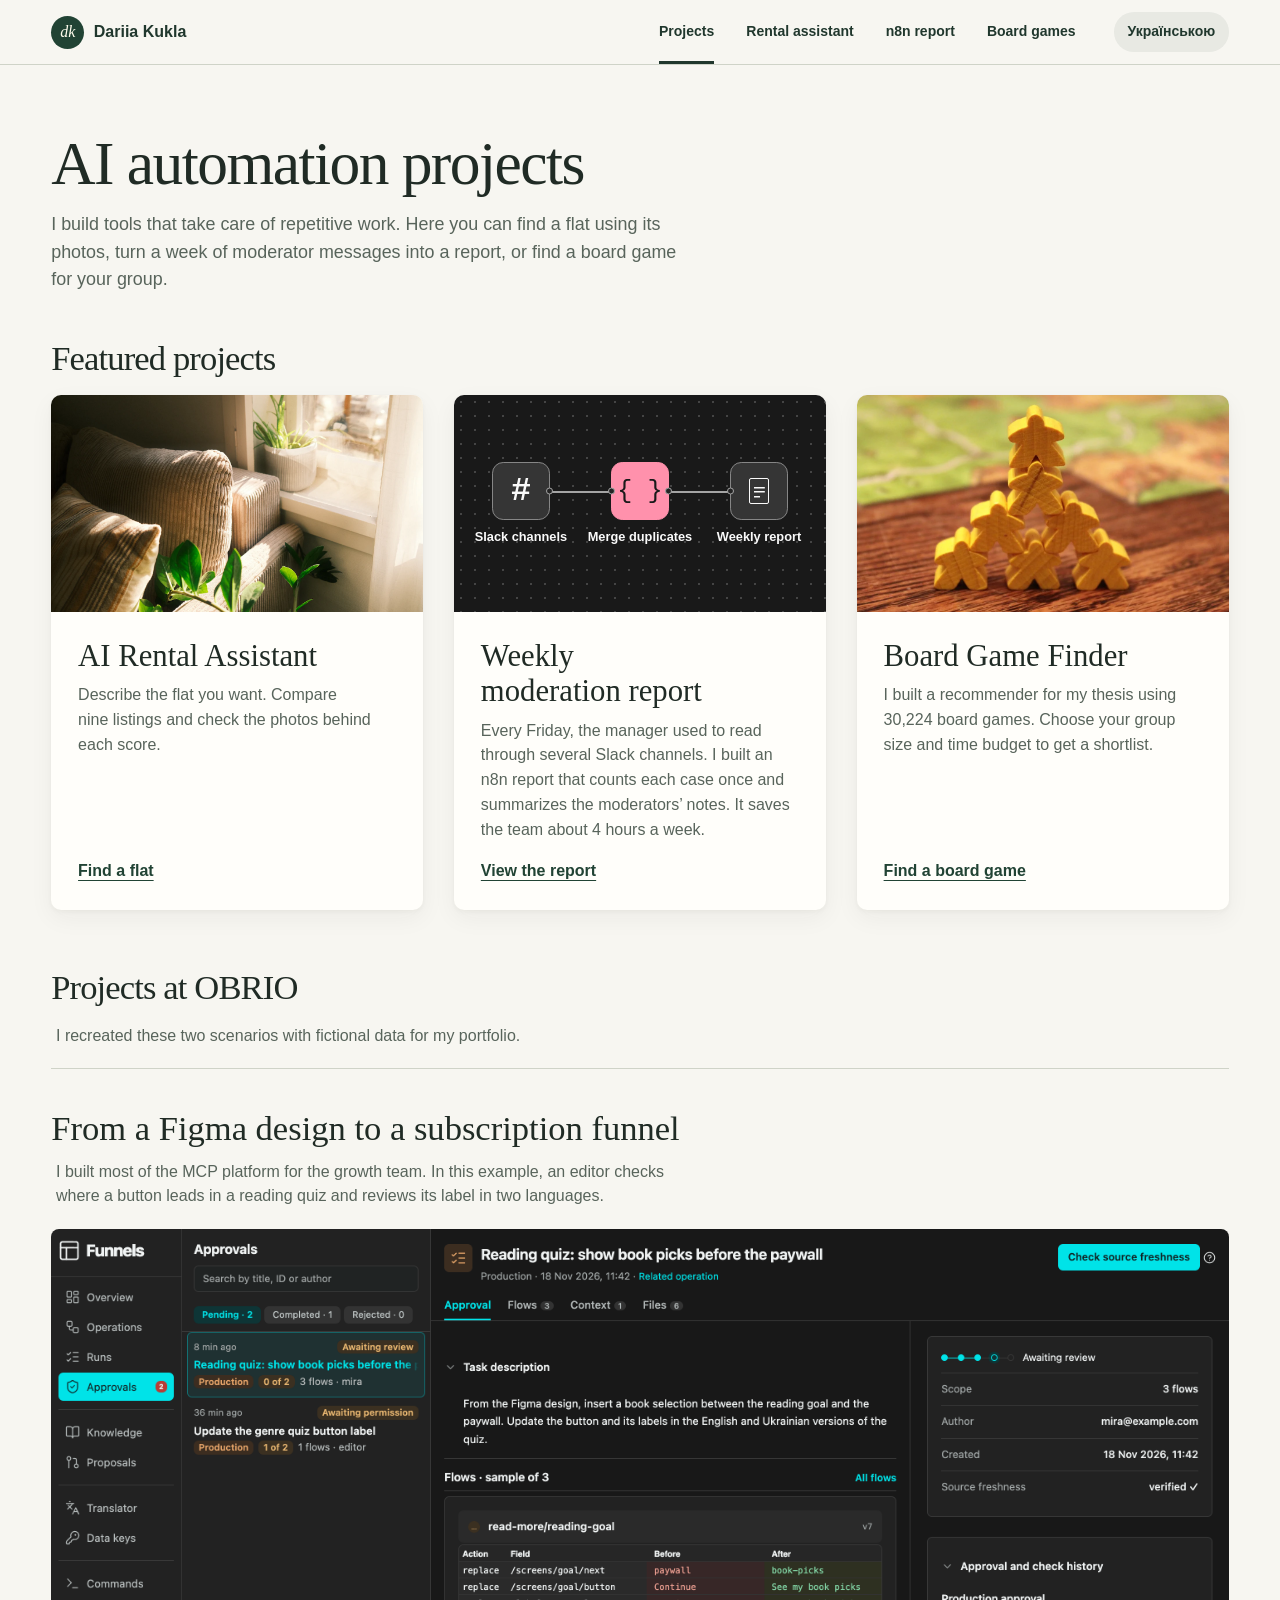
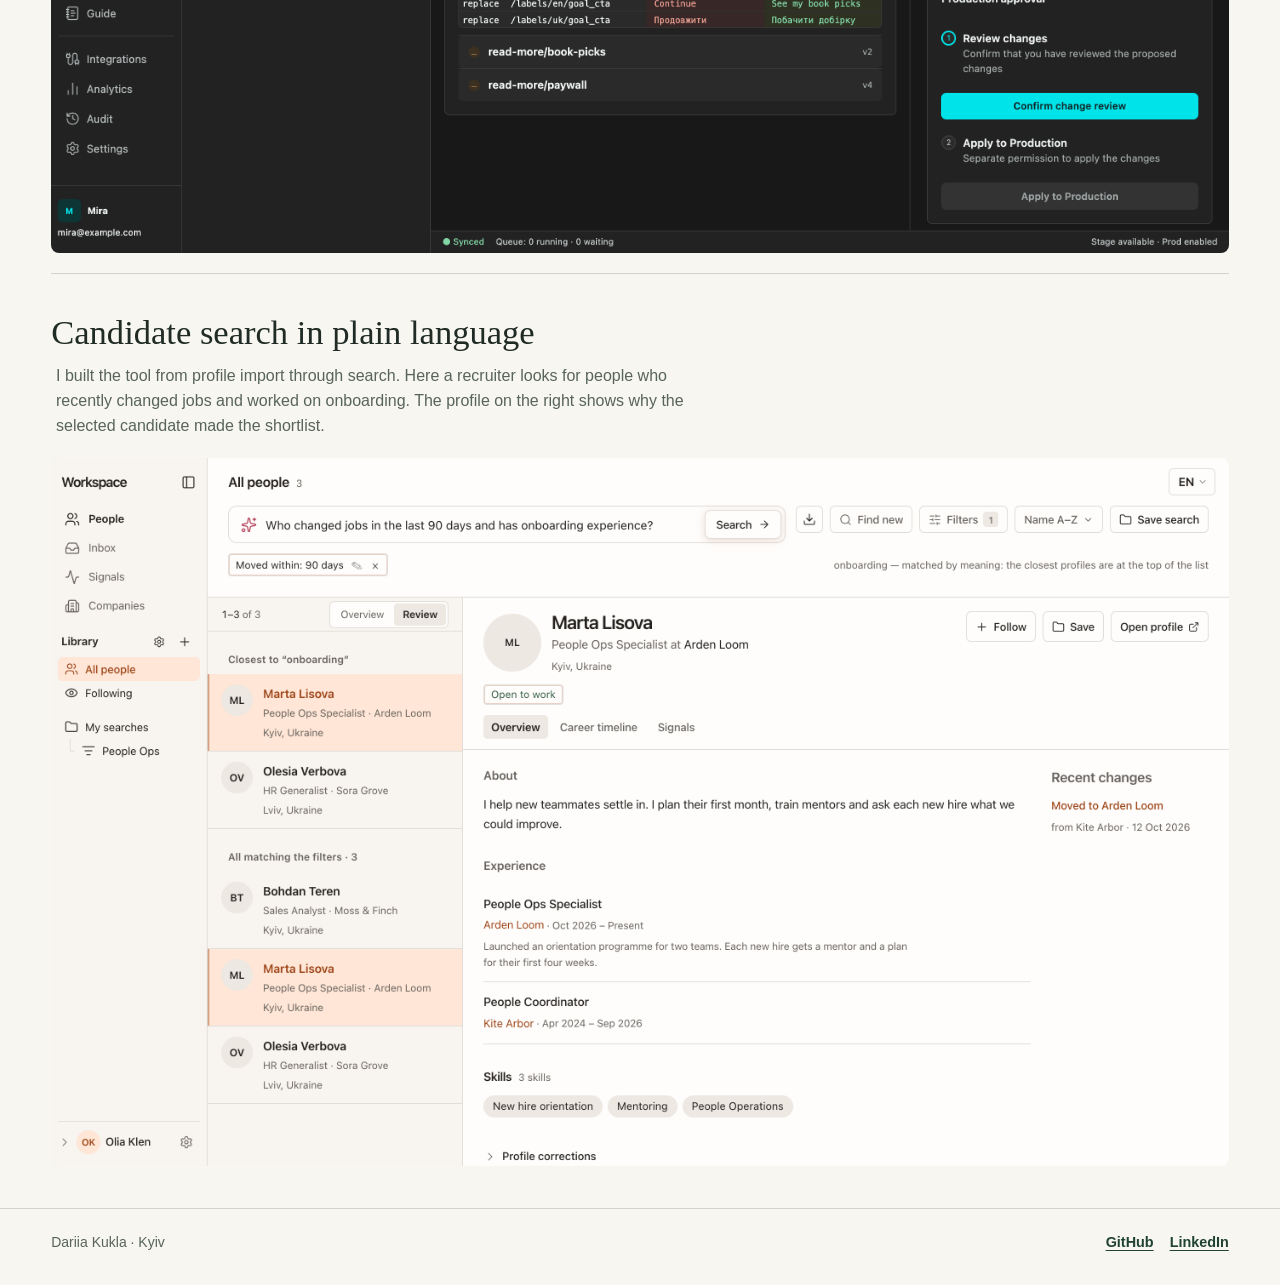
==== commit b1722adc: "Keep the monogram green and soften portfolio surfaces and hover states" ====
--- a/index.html
+++ b/index.html
@@ -4,7 +4,7 @@
   <title data-uk="Проєкти · Дарія Кукла">Projects · Dariia Kukla</title>
   <link rel="icon" href="favicon.ico" sizes="16x16 32x32 48x48 64x64" type="image/x-icon">
   <meta name="description" content="Explore Dariia Kukla’s AI automation projects, interactive demos and work at OBRIO." data-uk-description="Проєкти Дарії Кукли з AI-автоматизації, інтерактивні демо й робочі кейси з OBRIO.">
-  <link rel="stylesheet" href="demo.css?v=footer2"><link rel="stylesheet" href="projects.css?v=meeple-pyramid">
+  <link rel="stylesheet" href="demo.css?v=soft-surfaces"><link rel="stylesheet" href="projects.css?v=soft-surfaces">
 </head><body>
 <a class="skip" href="#projects" data-uk="До проєктів">Skip to projects</a>
 <header class="masthead"><div class="wrap">
--- a/demo.css
+++ b/demo.css
@@ -8,6 +8,9 @@
   --pine: #214334;
   --pine-soft: #e4ece0;
   --focus: #ab501e;
+  --glow-rgb: 49 86 65;
+  --surface-shadow: 0 2px 5px rgb(39 40 30 / 4%), 0 8px 24px rgb(39 40 30 / 5%);
+  --hover-ease: cubic-bezier(.22, .68, .26, 1);
   --serif: Georgia, "Times New Roman", serif;
   --sans: Inter, -apple-system, BlinkMacSystemFont, "Segoe UI", Arial, sans-serif;
   --mono: ui-monospace, "SFMono-Regular", Consolas, monospace;
@@ -35,23 +38,42 @@
 .masthead .wrap { min-height: 64px; flex-wrap:wrap; gap: clamp(1rem, 3vw, 2.5rem); }
 .masthead { color: #20372d; }
 .masthead .signature, .masthead nav a { color: inherit; }
-.masthead .monogram { background: #214334; }
 .masthead nav { align-self:stretch; gap:clamp(.85rem,2.5vw,2rem); margin-inline-start:auto; }
 .masthead nav a { display:grid; align-items:center; align-self:stretch; position:relative; }
 .masthead nav a[aria-current="page"]::after { content:""; position:absolute; inset:auto 0 0; height:3px; background:currentColor; }
 .masthead nav a[aria-current="page"] { font-weight:700; }
 .masthead .language { min-width:7.5em; }
 .signature { gap: .6rem; font-weight: 650; color: var(--ink); text-decoration: none; }
-.monogram { display: inline-grid; place-items: center; flex: none; width: 33px; height: 33px; border-radius: 50%; background: var(--pine); color: #fffced; font: italic 1rem var(--serif); }
+.monogram { display: inline-grid; place-items: center; flex: none; width: 33px; height: 33px; border-radius: 50%; background: #214334; color: #fffced; font: italic 1rem var(--serif); }
 .masthead nav a, .language { font-size: .875rem; font-weight: 550; }
 .masthead nav a { text-decoration: none; }
 .masthead nav a:hover, .signature:hover span:last-child { text-decoration: underline; }
-.language { display: inline-flex; align-items: center; justify-content:center; min-height: 40px; padding: 0 .85rem; background: transparent; border: 1px solid var(--line); border-radius: 25px; }
+.language { display: inline-flex; align-items: center; justify-content:center; min-height: 40px; padding: 0 .85rem; background: color-mix(in srgb, currentColor 7%, transparent); border: 0; border-radius: 25px; }
 .skip:not(:focus), .sronly { position:absolute; width:1px; height:1px; padding:0; margin:-1px; overflow:hidden; clip-path:inset(50%); white-space:nowrap; }
 .skip:focus { position:absolute; top:8px; left:8px; z-index:10; background:var(--surface); padding:.5rem; }
-.primary { border: 1px solid var(--pine); border-radius: 7px; background: var(--pine); color: white; font-weight: 650; padding: .7rem 1.1rem; min-height: 46px; }
-.primary::after { content: "→"; margin-inline-start:.65em; }
-.primary:hover { background: #142f23; }
+.primary { border: 0; border-radius: 7px; background: var(--pine); color: white; font-weight: 650; padding: .7rem 1.1rem; min-height: 46px; }
+.primary::after { content: "→"; display:inline-block; margin-inline-start:.65em; }
+@media (hover: hover) and (pointer: fine) {
+  :where(.primary, .language, .chip, .close, .arrow, .mark, .answers button, .go, #clear, #retry) {
+    transition: background-color 220ms ease, color 180ms ease, box-shadow 320ms var(--hover-ease);
+  }
+  :where(.primary, .chip, .close, .arrow, .mark, .answers button, .go, #clear, #retry):enabled:hover {
+    box-shadow: 0 2px 5px rgb(var(--glow-rgb) / 8%), 0 6px 19px rgb(var(--glow-rgb) / 16%);
+  }
+  .language:hover { background: color-mix(in srgb, currentColor 12%, transparent); }
+  .primary:hover { background: #2d523e; }
+}
+@media (hover: hover) and (pointer: fine) and (prefers-reduced-motion: no-preference) {
+  .primary::after { transition: transform 260ms var(--hover-ease); }
+  .primary:hover::after { transform: translateX(2px); }
+}
+@media (forced-colors: active) {
+  button:is(.primary, .language, .chip, .close, .arrow, .mark, .go, #clear, #retry), .answers button {
+    outline: 1px solid ButtonText;
+    outline-offset: -1px;
+  }
+  button:focus-visible { outline: 3px solid Highlight !important; outline-offset: 3px !important; }
+}
 .muted, small { color: var(--muted); }
 small { font-size:.845rem; }
 .footer { border-top:1px solid var(--line); padding-block: 1.35rem 2rem; margin-top: 2.6rem; }
--- a/projects.css
+++ b/projects.css
@@ -3,9 +3,16 @@
 .portfolio-intro .intro { margin-top:1rem; max-width:64ch; color:var(--muted); font-size:clamp(1rem,1.4vw,1.15rem); }
 #demo-heading, .casework h2 { margin-bottom:1rem; }
 .project-grid { display:grid; grid-template-columns:repeat(3,minmax(0,1fr)); gap:clamp(1rem,2.4vw,2rem); }
-.project-card { display:flex; flex-direction:column; overflow:hidden; border:1px solid var(--line); border-radius:10px; color:var(--ink); background:var(--surface); text-decoration:none; }
-.project-card:hover { border-color:var(--pine); }
-.project-card:hover .card-action { text-decoration-thickness:2px; }
+.project-card { display:flex; flex-direction:column; overflow:hidden; border-radius:10px; color:var(--ink); background:var(--surface); box-shadow:var(--surface-shadow); text-decoration:none; }
+.project-card:has(.report-art) { --glow-rgb: 121 69 84; }
+.project-card:has(.game-art) { --glow-rgb: 135 93 44; }
+@media (hover: hover) and (pointer: fine) {
+  .project-card { transition: box-shadow 360ms var(--hover-ease), transform 360ms var(--hover-ease); }
+  .project-card:hover { box-shadow: 0 3px 9px rgb(var(--glow-rgb) / 9%), 0 12px 32px rgb(var(--glow-rgb) / 13%); }
+}
+@media (hover: hover) and (pointer: fine) and (prefers-reduced-motion: no-preference) {
+  .project-card:hover { transform: translateY(-2px); }
+}
 .card-art { height:clamp(10rem,17vw,14.5rem); overflow:hidden; }
 .card-art > img { display:block; width:100%; height:100%; object-fit:cover; object-position:50% 55%; }
 .rental-art > img { object-position:50% 72%; }
@@ -65,14 +72,13 @@
   width:100%;
   height:auto;
   margin:0 0 1.25rem;
-  border:1px solid var(--line);
   border-radius:8px;
 }
 .screen-scroll { border-radius:8px; }
 .pan-hint { display:none; }
 @media(max-width:640px) {
-  .screen-scroll { overflow-x:auto; border:1px solid var(--line); }
+  .screen-scroll { overflow-x:auto; }
   .screen-scroll:focus-visible { outline-offset:2px; }
-  .casework .case-screen { width:66rem; max-width:none; margin:0; border:0; border-radius:0; }
+  .casework .case-screen { width:66rem; max-width:none; margin:0; border-radius:0; }
   .pan-hint { display:block; color:var(--muted); margin:.4rem 0 1rem; font-size:.83rem; }
 }
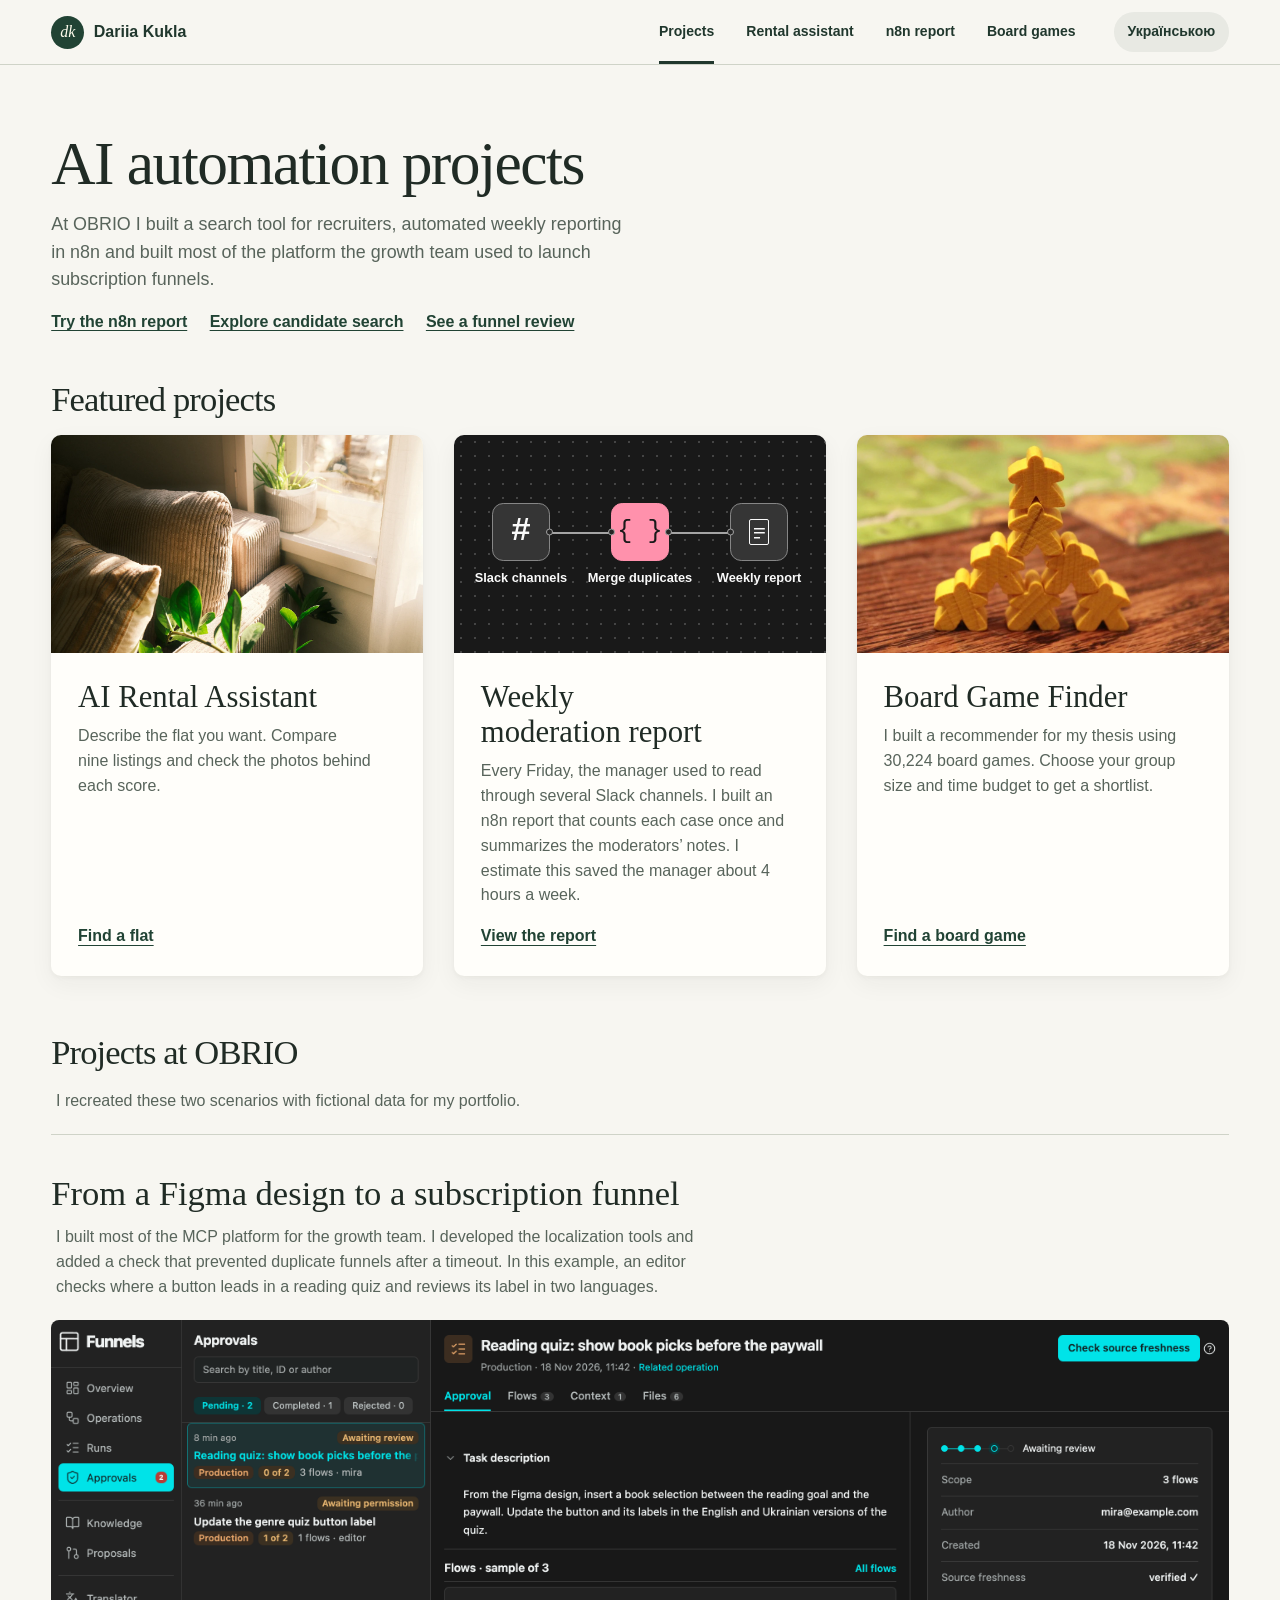
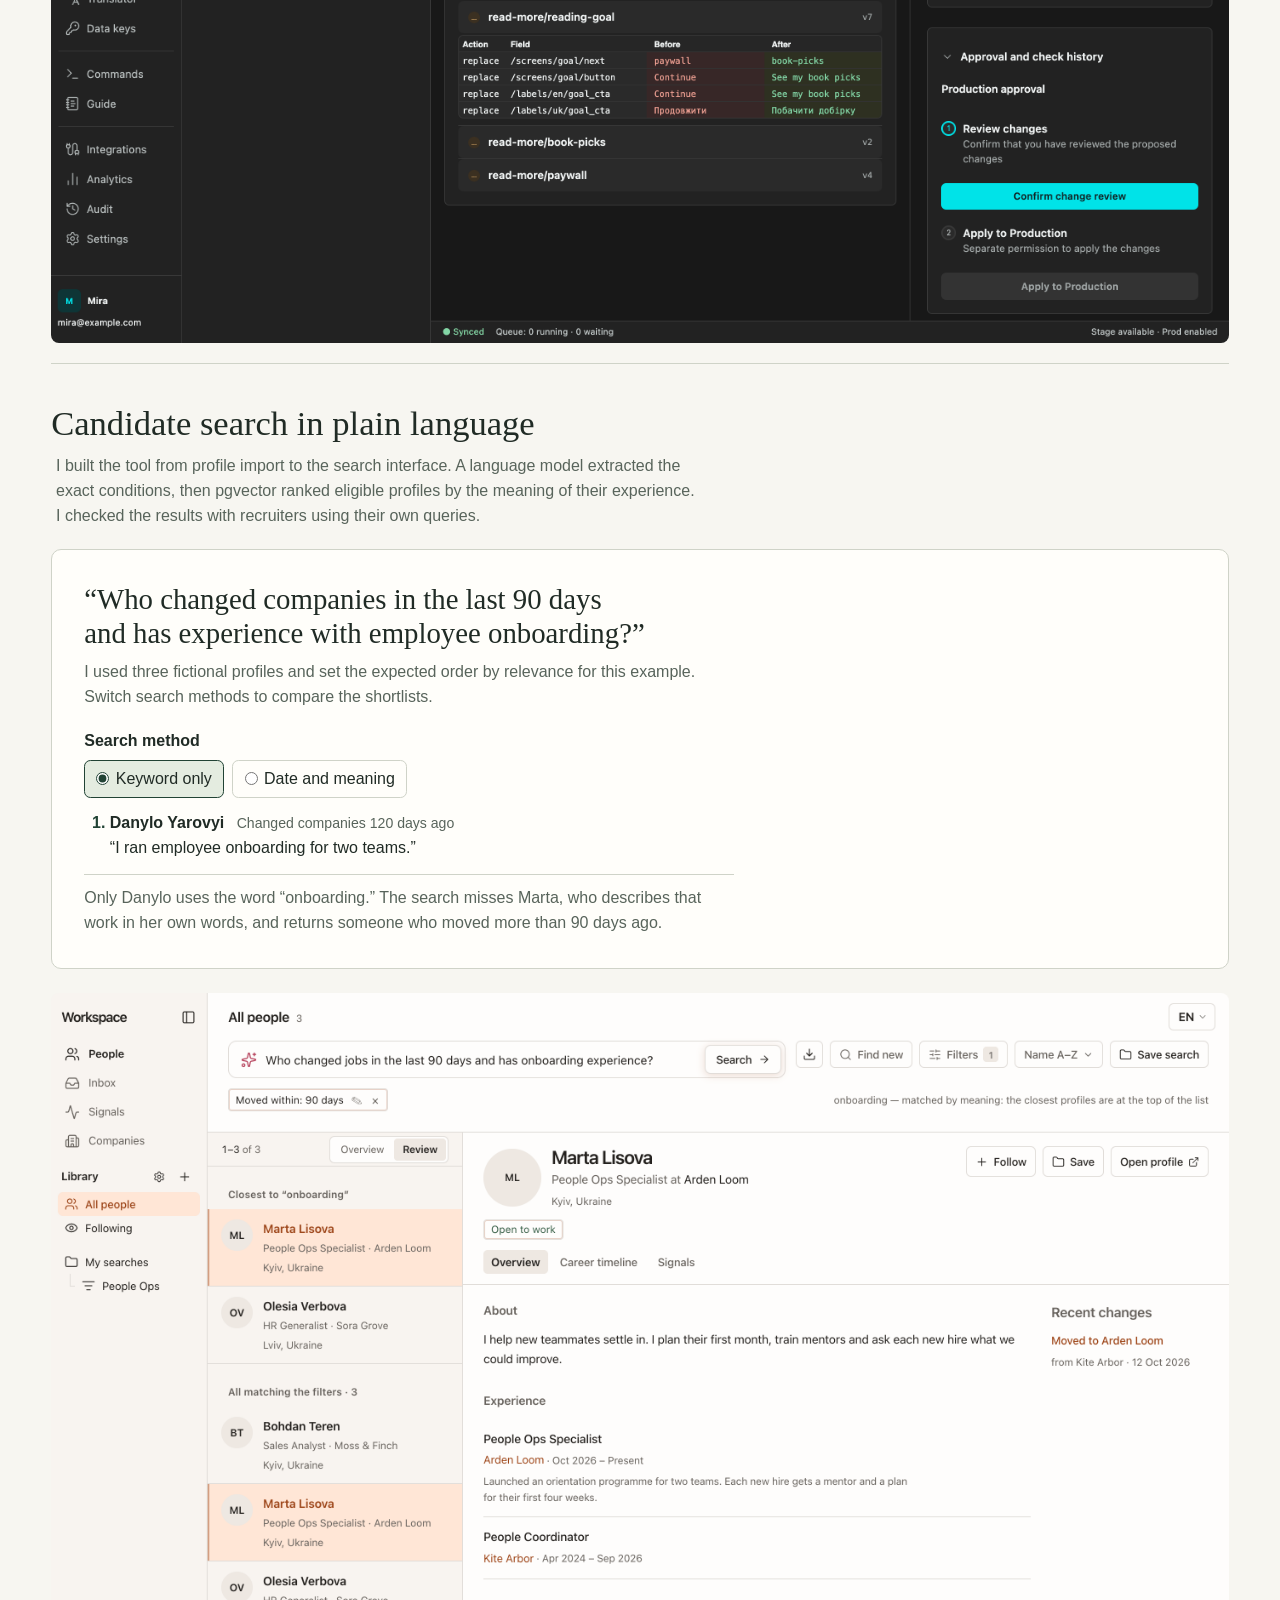
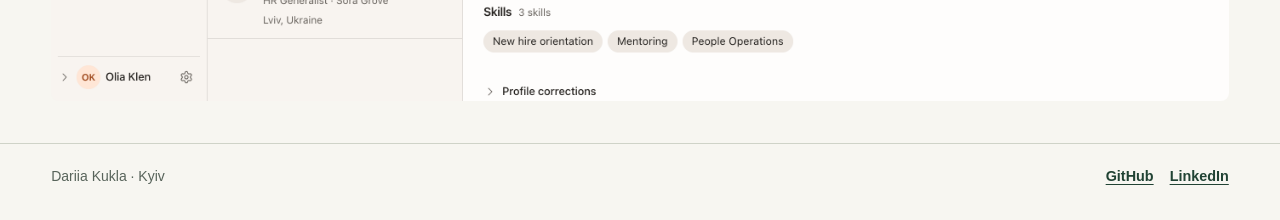
==== commit bd756f89: "Show how date and experience change candidate search results" ====
--- a/index.html
+++ b/index.html
@@ -4,7 +4,7 @@
   <title data-uk="Проєкти · Дарія Кукла">Projects · Dariia Kukla</title>
   <link rel="icon" href="favicon.ico" sizes="16x16 32x32 48x48 64x64" type="image/x-icon">
   <meta name="description" content="Explore Dariia Kukla’s AI automation projects, interactive demos and work at OBRIO." data-uk-description="Проєкти Дарії Кукли з AI-автоматизації, інтерактивні демо й робочі кейси з OBRIO.">
-  <link rel="stylesheet" href="demo.css?v=soft-surfaces"><link rel="stylesheet" href="projects.css?v=soft-surfaces">
+  <link rel="stylesheet" href="demo.css?v=soft-surfaces"><link rel="stylesheet" href="projects.css?v=search-example">
 </head><body>
 <a class="skip" href="#projects" data-uk="До проєктів">Skip to projects</a>
 <header class="masthead"><div class="wrap">
@@ -20,7 +20,12 @@
 <main class="wrap">
   <header class="portfolio-intro">
     <h1 data-uk="Проєкти з AI-автоматизації">AI automation projects</h1>
-    <p class="intro" data-uk="Я збираю інструменти, які беруть на себе ручну роботу. Тут можна підібрати квартиру за фото, зібрати тижневий звіт із повідомлень модераторів або вибрати настільну гру для компанії.">I build tools that take care of repetitive work. Here you can find a flat using its photos, turn a week of moderator messages into a report, or find a board game for your group.</p>
+    <p class="intro" data-uk="В OBRIO я зібрала пошук кандидатів для рекрутерів, автоматизувала щотижневий звіт у n8n і зробила більшу частину платформи, через яку growth-команда запускала воронки підписки.">At OBRIO I built a search tool for recruiters, automated weekly reporting in n8n and built most of the platform the growth team used to launch subscription funnels.</p>
+    <div class="intro-links">
+      <a href="report.html#demo-title" data-site-link data-uk="Спробувати звіт у n8n">Try the n8n report</a>
+      <a href="#search" data-uk="Перевірити пошук кандидатів">Explore candidate search</a>
+      <a href="#funnels" data-uk="Переглянути перевірку воронки">See a funnel review</a>
+    </div>
   </header>
   <section id="projects" aria-labelledby="demo-heading">
     <h2 id="demo-heading" data-uk="Основні проєкти">Featured projects</h2>
@@ -41,7 +46,7 @@
           </div>
         </div>
         <div class="card-copy"><h3 data-uk="Тижневий звіт про модерацію">Weekly moderation report</h3>
-          <p data-uk="Раніше менеджер щоп’ятниці перечитував кілька каналів Slack. Я зібрала в n8n звіт, який рахує випадки без повторів і підсумовує коментарі модераторів. Це заощаджує команді близько 4 годин на тиждень.">Every Friday, the manager used to read through several Slack channels. I built an n8n report that counts each case once and summarizes the moderators’ notes. It saves the team about 4 hours a week.</p>
+          <p data-uk="Раніше менеджер щоп’ятниці перечитував кілька каналів Slack. Я зібрала в n8n звіт, який рахує випадки без повторів і підсумовує коментарі модераторів. За моєю оцінкою, це заощаджувало менеджеру близько 4 годин на тиждень.">Every Friday, the manager used to read through several Slack channels. I built an n8n report that counts each case once and summarizes the moderators’ notes. I estimate this saved the manager about 4 hours a week.</p>
           <span class="card-action" data-uk="Переглянути звіт">View the report</span>
         </div>
       </a>
@@ -59,7 +64,7 @@
     <p data-uk="Обидва сценарії я відтворила на вигаданих даних для портфоліо.">I recreated these two scenarios with fictional data for my portfolio.</p>
     <article id="funnels">
       <h3 data-uk="Від макета Figma до воронки підписки">From a Figma design to a subscription funnel</h3>
-      <p data-uk="Я зібрала більшу частину MCP-платформи для команди зростання. У цьому прикладі редакторка перевіряє, куди веде кнопка у квізі про читання і як вона підписана двома мовами.">I built most of the MCP platform for the growth team. In this example, an editor checks where a button leads in a reading quiz and reviews its label in two languages.</p>
+      <p data-uk="Я зібрала більшу частину MCP-платформи для growth-команди. Зокрема, розробила інструменти локалізації та додала перевірку після тайм-ауту, щоб повторний запит не створював дубль воронки. У цьому прикладі редакторка перевіряє, куди веде кнопка у квізі про читання і як вона підписана двома мовами.">I built most of the MCP platform for the growth team. I developed the localization tools and added a check that prevented duplicate funnels after a timeout. In this example, an editor checks where a button leads in a reading quiz and reviews its label in two languages.</p>
       <figure>
         <div class="screen-scroll" tabindex="0" role="group" aria-label="Screenshot"><img class="case-screen" src="assets/funnel-review-en.png" data-uk-src="assets/funnel-review-uk.png" alt="Reading quiz review showing the new route to book picks and the button text in two languages." data-uk-alt="Погодження квіза про читання. Видно новий перехід до добірки книжок і текст кнопки двома мовами." width="2840" height="1504" loading="lazy"></div>
         <figcaption class="pan-hint" data-uk="Проведи по зображенню, щоб роздивитися весь екран.">Swipe across the screenshot to see the full screen.</figcaption>
@@ -67,7 +72,37 @@
     </article>
     <article id="search">
       <h3 data-uk="Пошук кандидатів звичайною мовою">Candidate search in plain language</h3>
-      <p data-uk="Я зібрала інструмент від імпорту профілів до пошуку. На екрані рекрутерка шукає людей, які нещодавно змінили роботу й мають досвід онбордингу. У профілі праворуч вона бачить, чому кандидатка потрапила до добірки.">I built the tool from profile import through search. Here a recruiter looks for people who recently changed jobs and worked on onboarding. The profile on the right shows why the selected candidate made the shortlist.</p>
+      <p data-uk="Я зібрала інструмент від імпорту профілів до пошукового інтерфейсу. Модель виділяла точні умови запиту, а pgvector допомагав упорядкувати відібрані профілі за змістом досвіду. Разом із рекрутерами я перевіряла результати на їхніх запитах.">I built the tool from profile import to the search interface. A language model extracted the exact conditions, then pgvector ranked eligible profiles by the meaning of their experience. I checked the results with recruiters using their own queries.</p>
+      <section class="search-example" aria-labelledby="search-query">
+        <h4 id="search-query" data-uk="«Хто змінив компанію за останні 90 днів і має досвід онбордингу нових працівників?»">“Who changed companies in the last 90 days and has experience with employee onboarding?”</h4>
+        <p data-uk="Я взяла три вигадані профілі й заздалегідь визначила очікуваний порядок за змістом. Перемкни спосіб пошуку й порівняй, хто потрапить до добірки.">I used three fictional profiles and set the expected order by relevance for this example. Switch search methods to compare the shortlists.</p>
+        <fieldset class="search-method">
+          <legend data-uk="Спосіб пошуку">Search method</legend>
+          <label><input type="radio" name="search-method" value="keyword" checked> <span data-uk="За словом">Keyword only</span></label>
+          <label><input type="radio" name="search-method" value="meaning"> <span data-uk="Дата й зміст">Date and meaning</span></label>
+        </fieldset>
+        <div class="search-results" aria-live="polite" aria-atomic="true">
+          <ol class="search-profiles">
+            <li data-days-since-move="47" hidden>
+              <strong data-uk="Марта Лісова">Marta Lisova</strong>
+              <span class="move-date" data-uk="Змінила компанію 47 днів тому">Changed companies 47 days ago</span>
+              <q data-uk="Склала для нових колег план на перший місяць і підібрала кожному наставника.">I planned each new hire’s first month and paired them with a mentor.</q>
+            </li>
+            <li data-days-since-move="18" hidden>
+              <strong data-uk="Богдан Терен">Bohdan Teren</strong>
+              <span class="move-date" data-uk="Змінив компанію 18 днів тому">Changed companies 18 days ago</span>
+              <q data-uk="Готував щотижневі прогнози продажів і перевіряв їхню точність.">I prepared weekly sales forecasts and checked their accuracy.</q>
+            </li>
+            <li data-days-since-move="120">
+              <strong data-uk="Данило Яровий">Danylo Yarovyi</strong>
+              <span class="move-date" data-uk="Змінив компанію 120 днів тому">Changed companies 120 days ago</span>
+              <q data-uk="Вів онбординг нових працівників у двох командах.">I ran employee onboarding for two teams.</q>
+            </li>
+          </ol>
+          <p data-method-note="keyword" data-uk="Лише Данило вживає слово «онбординг». Пошук пропускає Марту, яка описала той самий досвід своїми словами, і показує людину, що змінила компанію понад 90 днів тому.">Only Danylo uses the word “onboarding.” The search misses Marta, who describes that work in her own words, and returns someone who moved more than 90 days ago.</p>
+          <p data-method-note="meaning" hidden data-uk="Данило вибуває за датою. З двох профілів, що залишилися, першою йде Марта. План першого місяця й наставництво показують, як вона допомагала новачкам освоїтися. Богдан описав роботу з продажами.">The date filter removes Danylo. Of the two remaining profiles, Marta comes first. Her first-month plans and mentoring show experience helping new hires settle in. Bohdan describes sales forecasting.</p>
+        </div>
+      </section>
       <figure>
         <div class="screen-scroll" tabindex="0" role="group" aria-label="Screenshot"><img class="case-screen" src="assets/candidate-search-en.png" data-uk-src="assets/candidate-search-uk.png" alt="Fictional search results with a selected candidate’s onboarding experience and recent job change." data-uk-alt="Список вигаданих кандидатів. Праворуч видно досвід онбордингу та недавній перехід обраної кандидатки." width="2768" height="1664" loading="lazy"></div>
         <figcaption class="pan-hint" data-uk="Проведи по зображенню, щоб роздивитися весь екран.">Swipe across the screenshot to see the full screen.</figcaption>
@@ -77,4 +112,22 @@
 </main>
 <footer class="footer"><div class="wrap"><p data-uk="Дарія Кукла · Київ">Dariia Kukla · Kyiv</p><div class="profile-links"><a href="https://github.com/perebendya/ai-automation-portfolio">GitHub</a><a href="https://www.linkedin.com/in/dariia-kukla">LinkedIn</a></div></div></footer>
 <script src="portfolio.js?v=3"></script>
+<script>
+  const searchExample = document.querySelector(".search-example");
+  function showSearchResults() {
+    const method = searchExample.querySelector("input:checked").value;
+    const keyword = document.documentElement.lang === "uk" ? "онбординг" : "onboarding";
+    for (const profile of searchExample.querySelectorAll("[data-days-since-move]")) {
+      profile.hidden = method === "keyword"
+        ? !profile.querySelector("q").textContent.toLowerCase().includes(keyword)
+        : Number(profile.dataset.daysSinceMove) > 90;
+    }
+    for (const note of searchExample.querySelectorAll("[data-method-note]")) {
+      note.hidden = note.dataset.methodNote !== method;
+    }
+  }
+  searchExample.addEventListener("change", showSearchResults);
+  document.addEventListener("portfolio-language", showSearchResults);
+  showSearchResults();
+</script>
 </body></html>
--- a/projects.css
+++ b/projects.css
@@ -1,6 +1,8 @@
 .portfolio-intro { padding-block:clamp(2rem,5.2vw,4.8rem) clamp(1.9rem,3.5vw,3rem); }
 .portfolio-intro h1 { max-width: 19ch; }
 .portfolio-intro .intro { margin-top:1rem; max-width:64ch; color:var(--muted); font-size:clamp(1rem,1.4vw,1.15rem); }
+.portfolio-intro .intro-links { display:flex; flex-wrap:wrap; gap:.5rem 1.4rem; margin-top:1rem; }
+.intro-links a { color:var(--pine); font-weight:600; text-underline-offset:.2em; }
 #demo-heading, .casework h2 { margin-bottom:1rem; }
 .project-grid { display:grid; grid-template-columns:repeat(3,minmax(0,1fr)); gap:clamp(1rem,2.4vw,2rem); }
 .project-card { display:flex; flex-direction:column; overflow:hidden; border-radius:10px; color:var(--ink); background:var(--surface); box-shadow:var(--surface-shadow); text-decoration:none; }
@@ -61,6 +63,32 @@
 .casework article { border-top:1px solid var(--line); padding-block:clamp(1.4rem,3vw,2.5rem) 0; }
 .casework article h3 { font:400 clamp(1.45rem,2.7vw,2.2rem)/1.2 var(--serif); margin-bottom:.65rem; }
 .casework p { max-width:73ch; padding:0 .3rem 1.25rem; color:var(--muted); }
+.search-example {
+  margin:0 0 1.5rem; padding:clamp(1rem,2.6vw,2rem);
+  border:1px solid var(--line); border-radius:10px; background:var(--surface);
+}
+.search-example h4 {
+  max-width:46ch; margin:0 0 .55rem; text-wrap:balance;
+  font:400 clamp(1.3rem,2.3vw,1.8rem)/1.2 var(--serif);
+}
+.search-example p { margin:0; padding:0; }
+.search-method { margin:1.25rem 0 .6rem; padding:0; border:0; }
+.search-method legend { margin-bottom:.4rem; padding:0; font-weight:650; }
+.search-method label {
+  display:inline-flex; align-items:center; gap:.4rem; margin:0 .25rem .25rem 0; padding:.32rem .7rem;
+  border:1px solid var(--line); border-radius:.4rem; cursor:pointer;
+}
+.search-method label:has(:checked) { background:var(--pine-soft); border-color:var(--pine); }
+.search-method input { margin:0; accent-color:var(--pine); }
+.search-profiles { margin:0; padding:0 0 0 1.6rem; }
+.search-profiles li { margin:0 0 .65rem; }
+.search-profiles li::marker { color:var(--pine); font-weight:650; }
+.search-profiles q { display:block; }
+.search-profiles .move-date { margin-inline-start:.5rem; color:var(--muted); font-size:.88rem; }
+.search-results > p { margin:.85rem 0 0; border-top:1px solid var(--line); padding:.7rem 0 0; }
+@media(max-width:640px) {
+  .search-profiles .move-date { display:block; margin-inline-start:0; }
+}
 .profile-links { display:flex; column-gap:1rem; }
 @media(max-width:760px) {
   .project-grid { grid-template-columns:1fr; }
